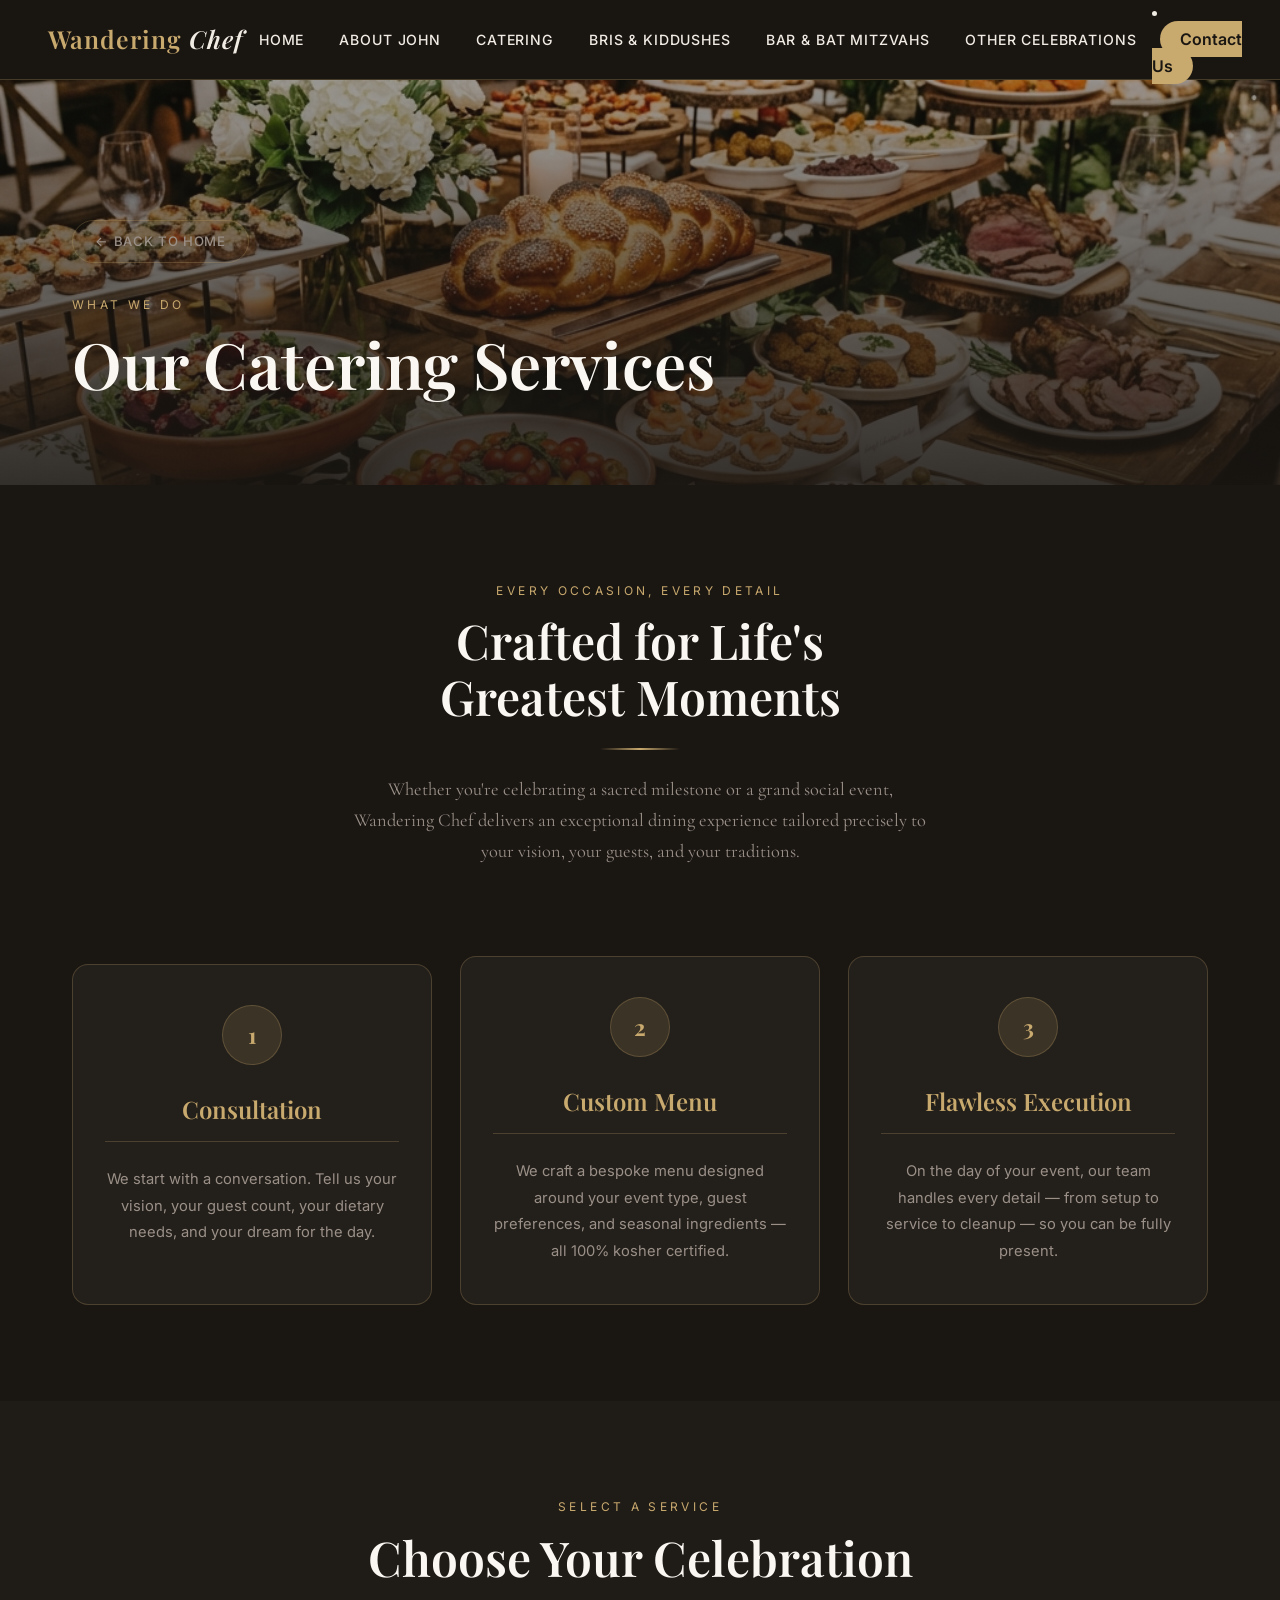
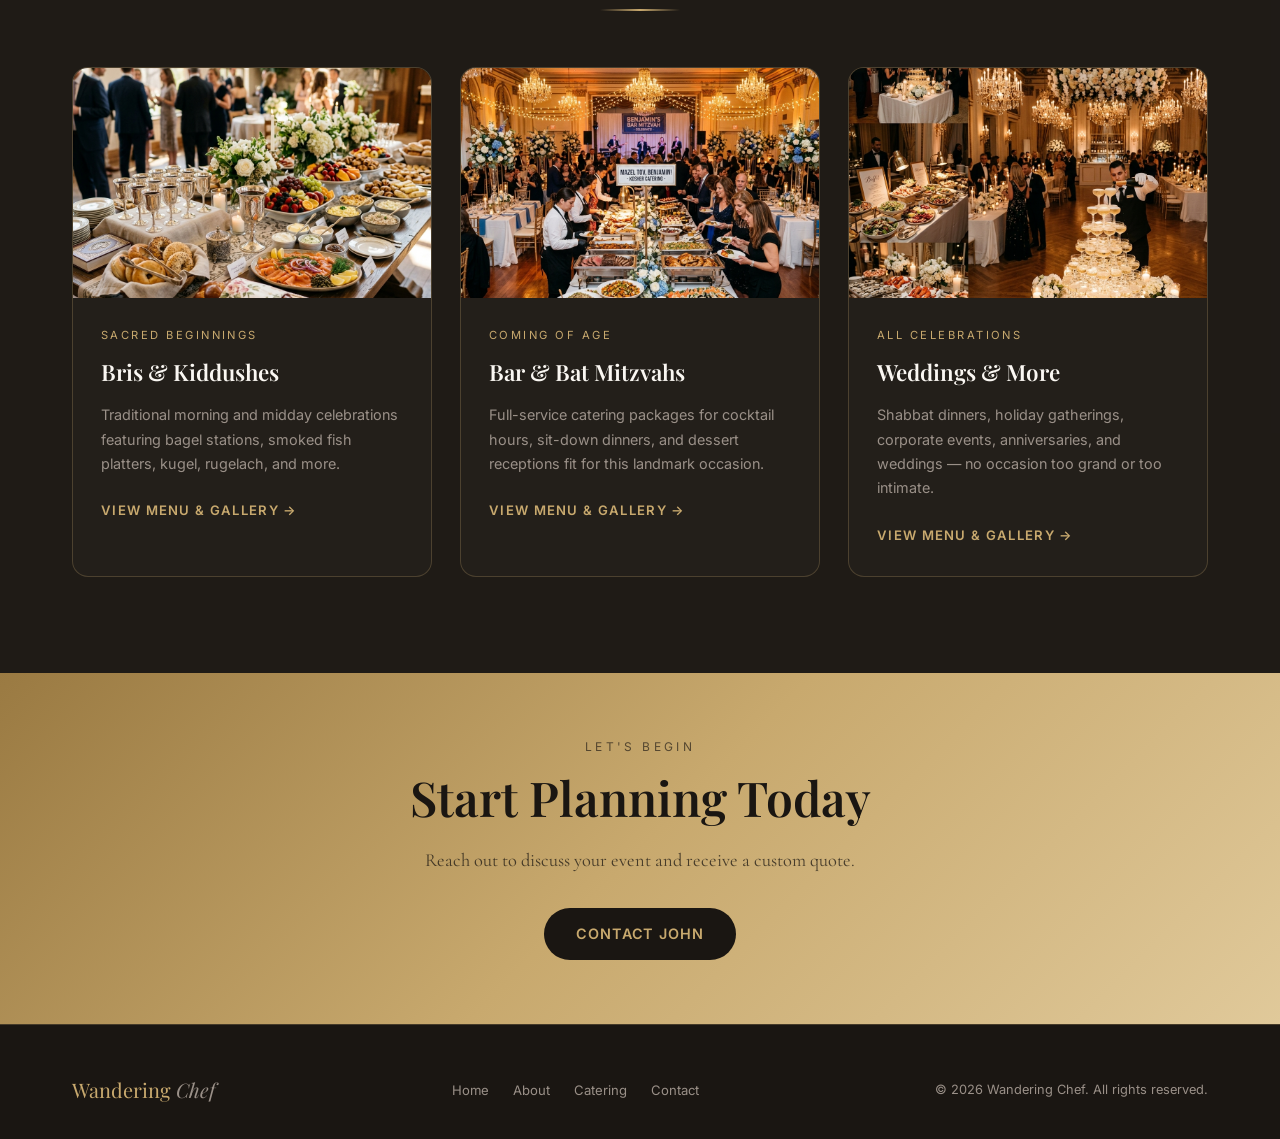
==== catering.html @ 14322ee6 "Initial commit" ====
<!DOCTYPE html>
<html lang="en">
<head>
  <meta charset="UTF-8" />
  <meta name="viewport" content="width=device-width, initial-scale=1.0" />
  <title>Catering Services — Wandering Chef</title>
  <meta name="description" content="Wandering Chef offers premium kosher catering for Bris, Kiddush, Bar Mitzvahs, Bat Mitzvahs, Weddings, and more. Explore all services by John Caplan." />
  <link rel="preconnect" href="https://fonts.googleapis.com" />
  <link rel="preconnect" href="https://fonts.gstatic.com" crossorigin />
  <link href="https://fonts.googleapis.com/css2?family=Playfair+Display:ital,wght@0,400;0,500;0,600;0,700;1,400;1,600&family=Inter:wght@300;400;500;600&family=Cormorant+Garamond:ital,wght@0,300;0,400;0,500;0,600;1,400;1,600&display=swap" rel="stylesheet" />
  <link rel="stylesheet" href="styles.css" />
</head>
<body>

  <!-- NAVIGATION -->
  <nav class="navbar" id="navbar" role="navigation" aria-label="Main navigation">
    <a class="nav-brand" href="index.html" id="nav-logo">Wandering <span>Chef</span></a>
    <div class="hamburger" id="hamburger" aria-label="Toggle menu">
      <span></span><span></span><span></span>
    </div>
    <ul class="nav-links" id="nav-links">
      <li><a href="index.html" id="nav-home">Home</a></li>
      <li><a href="bio.html" id="nav-bio">About John</a></li>
      <li><a href="catering.html" id="nav-catering">Catering</a></li>
          <li><a href="bris-kiddush.html">Bris &amp; Kiddushes</a></li>
          <li><a href="bar-mitzvah.html">Bar &amp; Bat Mitzvahs</a></li>
          <li><a href="other-events.html">Other Celebrations</a></li>
        </ul>
      </li>
      <li><a href="contact.html" class="nav-contact-btn" id="nav-contact">Contact Us</a></li>
    </ul>
  </nav>

  <div class="page-content">
    <!-- PAGE HERO -->
    <header class="page-hero" id="page-hero">
      <div class="page-hero-bg" style="background-image: url('hero_catering.png');"></div>
      <div class="page-hero-overlay"></div>
      <div class="page-hero-content container">
        <a href="index.html" class="btn-back" id="back-home">← Back to Home</a>
        <span class="section-label">What We Do</span>
        <h1 class="section-title" style="font-size: clamp(2.2rem,5vw,4rem);">Our Catering Services</h1>
      </div>
    </header>

    <!-- OVERVIEW TEXT -->
    <section id="catering-overview">
      <div class="container">
        <div class="text-center fade-in" style="max-width:700px; margin:0 auto;">
          <span class="section-label">Every Occasion, Every Detail</span>
          <h2 class="section-title">Crafted for Life's<br>Greatest Moments</h2>
          <div class="divider center"></div>
          <p class="section-subtitle">Whether you're celebrating a sacred milestone or a grand social event, Wandering Chef delivers an exceptional dining experience tailored precisely to your vision, your guests, and your traditions.</p>
        </div>

        <!-- HOW IT WORKS -->
        <div class="services-grid" style="margin-top:4rem;">
          <div class="menu-section fade-in" style="border-radius:16px; text-align:center; padding:2.5rem 2rem;">
            <div style="width:60px;height:60px;background:rgba(200,169,110,0.15);border:1px solid var(--border);border-radius:50%;display:flex;align-items:center;justify-content:center;margin:0 auto 1.5rem;font-family:'Playfair Display',serif;font-size:1.4rem;color:var(--gold);font-weight:700;">1</div>
            <h3 class="menu-section-title" style="text-align:center;">Consultation</h3>
            <p style="color:var(--text-muted);font-size:0.92rem;line-height:1.8;">We start with a conversation. Tell us your vision, your guest count, your dietary needs, and your dream for the day.</p>
          </div>
          <div class="menu-section fade-in fade-in-delay-1" style="border-radius:16px; text-align:center; padding:2.5rem 2rem;">
            <div style="width:60px;height:60px;background:rgba(200,169,110,0.15);border:1px solid var(--border);border-radius:50%;display:flex;align-items:center;justify-content:center;margin:0 auto 1.5rem;font-family:'Playfair Display',serif;font-size:1.4rem;color:var(--gold);font-weight:700;">2</div>
            <h3 class="menu-section-title" style="text-align:center;">Custom Menu</h3>
            <p style="color:var(--text-muted);font-size:0.92rem;line-height:1.8;">We craft a bespoke menu designed around your event type, guest preferences, and seasonal ingredients — all 100% kosher certified.</p>
          </div>
          <div class="menu-section fade-in fade-in-delay-2" style="border-radius:16px; text-align:center; padding:2.5rem 2rem;">
            <div style="width:60px;height:60px;background:rgba(200,169,110,0.15);border:1px solid var(--border);border-radius:50%;display:flex;align-items:center;justify-content:center;margin:0 auto 1.5rem;font-family:'Playfair Display',serif;font-size:1.4rem;color:var(--gold);font-weight:700;">3</div>
            <h3 class="menu-section-title" style="text-align:center;">Flawless Execution</h3>
            <p style="color:var(--text-muted);font-size:0.92rem;line-height:1.8;">On the day of your event, our team handles every detail — from setup to service to cleanup — so you can be fully present.</p>
          </div>
        </div>
      </div>
    </section>

    <!-- SERVICE CARDS -->
    <section id="catering-services" style="background:rgba(35,31,26,0.6);">
      <div class="container">
        <div class="text-center fade-in">
          <span class="section-label">Select a Service</span>
          <h2 class="section-title">Choose Your Celebration</h2>
          <div class="divider center"></div>
        </div>

        <div class="services-grid">
          <a href="bris-kiddush.html" class="service-card fade-in fade-in-delay-1" id="catering-card-bris">
            <div class="service-card-image-wrap">
              <img class="service-card-image" src="bris_kiddush.png" alt="Bris and Kiddush Catering" loading="lazy" />
            </div>
            <div class="service-card-body">
              <span class="service-card-tag">Sacred Beginnings</span>
              <h3 class="service-card-title">Bris &amp; Kiddushes</h3>
              <p class="service-card-desc">Traditional morning and midday celebrations featuring bagel stations, smoked fish platters, kugel, rugelach, and more.</p>
              <span class="service-card-link">View Menu &amp; Gallery →</span>
            </div>
          </a>

          <a href="bar-mitzvah.html" class="service-card fade-in fade-in-delay-2" id="catering-card-bm">
            <div class="service-card-image-wrap">
              <img class="service-card-image" src="bar_mitzvah.png" alt="Bar and Bat Mitzvah Catering" loading="lazy" />
            </div>
            <div class="service-card-body">
              <span class="service-card-tag">Coming of Age</span>
              <h3 class="service-card-title">Bar &amp; Bat Mitzvahs</h3>
              <p class="service-card-desc">Full-service catering packages for cocktail hours, sit-down dinners, and dessert receptions fit for this landmark occasion.</p>
              <span class="service-card-link">View Menu &amp; Gallery →</span>
            </div>
          </a>

          <a href="other-events.html" class="service-card fade-in fade-in-delay-3" id="catering-card-other">
            <div class="service-card-image-wrap">
              <img class="service-card-image" src="wedding_catering.png" alt="Wedding and other event catering" loading="lazy" />
            </div>
            <div class="service-card-body">
              <span class="service-card-tag">All Celebrations</span>
              <h3 class="service-card-title">Weddings &amp; More</h3>
              <p class="service-card-desc">Shabbat dinners, holiday gatherings, corporate events, anniversaries, and weddings — no occasion too grand or too intimate.</p>
              <span class="service-card-link">View Menu &amp; Gallery →</span>
            </div>
          </a>
        </div>
      </div>
    </section>

    <!-- CTA BAND -->
    <section class="highlight-band" id="catering-cta">
      <div class="container text-center fade-in">
        <span class="section-label" style="color:rgba(26,22,18,0.65);">Let's Begin</span>
        <h2 class="section-title">Start Planning Today</h2>
        <p class="section-subtitle" style="margin:1rem auto 2rem;">Reach out to discuss your event and receive a custom quote.</p>
        <a href="contact.html" class="btn btn-primary" id="catering-cta-btn">Contact John</a>
      </div>
    </section>

    <!-- FOOTER -->
    <footer class="footer" id="footer">
      <div class="container">
        <div class="footer-inner">
          <div class="footer-brand">Wandering <span>Chef</span></div>
          <nav class="footer-links">
            <a href="index.html">Home</a>
            <a href="bio.html">About</a>
            <a href="catering.html">Catering</a>
            <a href="contact.html">Contact</a>
          </nav>
          <p class="footer-copy">&copy; 2026 Wandering Chef. All rights reserved.</p>
        </div>
      </div>
    </footer>
  </div>

  <!-- Scroll Up Button -->
  <button id="scrollUpBtn" aria-label="Scroll to top">
    <svg viewBox="0 0 24 24" xmlns="http://www.w3.org/2000/svg">
      <path d="M7.41 15.41L12 10.83l4.59 4.58L18 14l-6-6-6 6z"/>
    </svg>
  </button>
  <script src="main.js"></script>
</body>
</html>
---- styles.css ----
/* ==========================================
   WANDERING CHEF — Global Styles
   ========================================== */

@import url('https://fonts.googleapis.com/css2?family=Playfair+Display:ital,wght@0,400;0,500;0,600;0,700;1,400;1,600&family=Inter:wght@300;400;500;600&family=Cormorant+Garamond:ital,wght@0,300;0,400;0,500;0,600;1,400;1,600&display=swap');

/* ---- CSS Variables ---- */
:root {
  --gold: #c8a96e;
  --gold-light: #e0c99a;
  --gold-dark: #9a7a42;
  --cream: #faf7f2;
  --dark: #1a1612;
  --dark-mid: #2d2520;
  --dark-card: #231f1a;
  --text-main: #f0ebe3;
  --text-muted: #9a9088;
  --text-dark: #2d2520;
  --border: rgba(200, 169, 110, 0.25);
  --nav-height: 80px;
  --transition: 0.35s cubic-bezier(0.4, 0, 0.2, 1);
}

/* ---- Reset & Base ---- */
*, *::before, *::after {
  box-sizing: border-box;
  margin: 0;
  padding: 0;
}

html {
  scroll-behavior: smooth;
  font-size: 16px;
}

body {
  font-family: 'Inter', sans-serif;
  background-color: var(--dark);
  color: var(--text-main);
  line-height: 1.7;
  overflow-x: hidden;
}

a {
  text-decoration: none;
  color: inherit;
}

img {
  display: block;
  max-width: 100%;
}

ul {
  list-style: none;
}

/* ==========================================
   NAVIGATION
   ========================================== */
.navbar {
  position: fixed;
  top: 0;
  left: 0;
  right: 0;
  z-index: 1000;
  height: var(--nav-height);
  display: flex;
  align-items: center;
  padding: 0 3rem;
  background: rgba(26, 22, 18, 0.85);
  backdrop-filter: blur(20px);
  -webkit-backdrop-filter: blur(20px);
  border-bottom: 1px solid var(--border);
  transition: background var(--transition), box-shadow var(--transition);
}

.navbar.scrolled {
  background: rgba(26, 22, 18, 0.97);
  box-shadow: 0 4px 40px rgba(0,0,0,0.4);
}

.nav-brand {
  font-family: 'Playfair Display', serif;
  font-size: 1.55rem;
  font-weight: 600;
  color: var(--gold);
  letter-spacing: 0.04em;
  white-space: nowrap;
  transition: color var(--transition), transform var(--transition);
  cursor: pointer;
  flex-shrink: 0;
}

.nav-brand:hover {
  color: var(--gold-light);
  transform: scale(1.03);
}

.nav-brand span {
  color: var(--text-main);
  font-style: italic;
}

.nav-links {
  display: flex;
  align-items: center;
  gap: 0.2rem;
  margin-left: auto;
}

.nav-links a,
.nav-links .dropdown-toggle {
  font-size: 0.88rem;
  font-weight: 500;
  letter-spacing: 0.06em;
  text-transform: uppercase;
  color: var(--text-main);
  padding: 0.5rem 1rem;
  border-radius: 4px;
  transition: color var(--transition), background var(--transition);
  cursor: pointer;
  white-space: nowrap;
}

.nav-links a:hover,
.nav-links .dropdown-toggle:hover {
  color: var(--gold);
  background: rgba(200, 169, 110, 0.08);
}

.nav-links a.active {
  color: var(--gold);
}

/* Dropdown */
.dropdown {
  position: relative;
}

.dropdown-toggle {
  display: flex;
  align-items: center;
  gap: 0.3rem;
  background: none;
  border: none;
  font-family: 'Inter', sans-serif;
}

.dropdown-toggle svg {
  width: 12px;
  height: 12px;
  transition: transform var(--transition);
}

.dropdown:hover .dropdown-toggle svg {
  transform: rotate(180deg);
}

.dropdown-menu {
  position: absolute;
  top: calc(100% + 0.5rem);
  right: 0;
  min-width: 210px;
  background: var(--dark-card);
  border: 1px solid var(--border);
  border-radius: 10px;
  padding: 0.5rem;
  opacity: 0;
  pointer-events: none;
  transform: translateY(-8px);
  transition: opacity var(--transition), transform var(--transition);
  box-shadow: 0 20px 60px rgba(0,0,0,0.5);
}

.dropdown:hover .dropdown-menu {
  opacity: 1;
  pointer-events: all;
  transform: translateY(0);
}

.dropdown-menu a {
  display: block;
  padding: 0.65rem 1rem;
  font-size: 0.85rem;
  color: var(--text-main);
  border-radius: 6px;
  transition: color var(--transition), background var(--transition), padding-left var(--transition);
}

.dropdown-menu a:hover {
  color: var(--gold);
  background: rgba(200, 169, 110, 0.1);
  padding-left: 1.4rem;
}

/* Contact button in nav */
.nav-contact-btn {
  margin-left: 0.5rem;
  padding: 0.5rem 1.25rem !important;
  background: var(--gold) !important;
  color: var(--dark) !important;
  border-radius: 50px !important;
  font-weight: 600 !important;
  transition: background var(--transition), transform var(--transition), box-shadow var(--transition) !important;
}

.nav-contact-btn:hover {
  background: var(--gold-light) !important;
  transform: translateY(-2px) !important;
  box-shadow: 0 6px 20px rgba(200, 169, 110, 0.4) !important;
  color: var(--dark) !important;
}

/* Hamburger */
.hamburger {
  display: none;
  flex-direction: column;
  gap: 5px;
  cursor: pointer;
  margin-left: auto;
  padding: 0.5rem;
}

.hamburger span {
  width: 24px;
  height: 2px;
  background: var(--text-main);
  border-radius: 2px;
  transition: all var(--transition);
}

/* ==========================================
   PAGE WRAPPER (push below navbar)
   ========================================== */
.page-content {
  padding-top: var(--nav-height);
  min-height: 100vh;
}

/* ==========================================
   HERO SECTION
   ========================================== */
.hero {
  position: relative;
  height: 100vh;
  min-height: 650px;
  display: flex;
  align-items: center;
  justify-content: center;
  overflow: hidden;
}

.hero-bg {
  position: absolute;
  inset: 0;
  background-image: url('hero_catering.png');
  background-size: cover;
  background-position: center;
  transform: scale(1.05);
  transition: transform 8s ease;
  animation: heroZoom 12s ease-in-out infinite alternate;
}

@keyframes heroZoom {
  from { transform: scale(1.0); }
  to { transform: scale(1.08); }
}

.hero-overlay {
  position: absolute;
  inset: 0;
  background: linear-gradient(
    135deg,
    rgba(26, 22, 18, 0.85) 0%,
    rgba(26, 22, 18, 0.55) 50%,
    rgba(26, 22, 18, 0.75) 100%
  );
}

.hero-content {
  position: relative;
  z-index: 2;
  text-align: center;
  padding: 2rem;
  max-width: 820px;
  animation: heroFadeUp 1.2s ease both;
}

@keyframes heroFadeUp {
  from { opacity: 0; transform: translateY(40px); }
  to { opacity: 1; transform: translateY(0); }
}

.hero-eyebrow {
  display: inline-block;
  font-size: 0.78rem;
  letter-spacing: 0.28em;
  text-transform: uppercase;
  color: var(--gold);
  margin-bottom: 1.2rem;
  opacity: 0;
  animation: heroFadeUp 1s ease 0.3s both;
}

.hero-title {
  font-family: 'Playfair Display', serif;
  font-size: clamp(3rem, 7vw, 6rem);
  font-weight: 700;
  line-height: 1.05;
  color: var(--cream);
  margin-bottom: 1.5rem;
  opacity: 0;
  animation: heroFadeUp 1s ease 0.5s both;
}

.hero-title em {
  color: var(--gold);
  font-style: italic;
}

.hero-subtitle {
  font-family: 'Cormorant Garamond', serif;
  font-size: clamp(1.1rem, 2.5vw, 1.5rem);
  font-weight: 400;
  color: rgba(240, 235, 227, 0.82);
  margin-bottom: 2.5rem;
  opacity: 0;
  animation: heroFadeUp 1s ease 0.7s both;
}

.hero-buttons {
  display: flex;
  gap: 1rem;
  justify-content: center;
  flex-wrap: wrap;
  opacity: 0;
  animation: heroFadeUp 1s ease 0.9s both;
}

/* ==========================================
   BUTTONS
   ========================================== */
.btn {
  display: inline-flex;
  align-items: center;
  gap: 0.5rem;
  padding: 0.85rem 2rem;
  border-radius: 50px;
  font-size: 0.9rem;
  font-weight: 600;
  letter-spacing: 0.06em;
  text-transform: uppercase;
  cursor: pointer;
  border: none;
  transition: all var(--transition);
}

.btn-primary {
  background: var(--gold);
  color: var(--dark);
}

.btn-primary:hover {
  background: var(--gold-light);
  transform: translateY(-3px);
  box-shadow: 0 10px 35px rgba(200, 169, 110, 0.45);
}

.btn-outline {
  background: transparent;
  color: var(--text-main);
  border: 1.5px solid rgba(200, 169, 110, 0.5);
}

.btn-outline:hover {
  border-color: var(--gold);
  color: var(--gold);
  transform: translateY(-3px);
  box-shadow: 0 10px 35px rgba(0,0,0,0.3);
}

.btn-back {
  display: inline-flex;
  align-items: center;
  gap: 0.5rem;
  padding: 0.6rem 1.4rem;
  border: 1.5px solid var(--border);
  border-radius: 50px;
  font-size: 0.82rem;
  font-weight: 500;
  letter-spacing: 0.05em;
  text-transform: uppercase;
  color: var(--text-muted);
  cursor: pointer;
  background: transparent;
  transition: all var(--transition);
  margin-bottom: 2rem;
}

.btn-back:hover {
  color: var(--gold);
  border-color: var(--gold);
  transform: translateX(-4px);
}

/* ==========================================
   SCROLL UP ARROW
   ========================================== */
#scrollUpBtn {
  position: fixed;
  bottom: 2.5rem;
  right: 2.5rem;
  z-index: 900;
  width: 52px;
  height: 52px;
  background: var(--gold);
  border: none;
  border-radius: 50%;
  display: flex;
  align-items: center;
  justify-content: center;
  cursor: pointer;
  opacity: 0;
  transform: translateY(20px);
  transition: opacity var(--transition), transform var(--transition), background var(--transition), box-shadow var(--transition);
  box-shadow: 0 6px 25px rgba(200, 169, 110, 0.4);
}

#scrollUpBtn.visible {
  opacity: 1;
  transform: translateY(0);
}

#scrollUpBtn:hover {
  background: var(--gold-light);
  box-shadow: 0 10px 35px rgba(200, 169, 110, 0.55);
  transform: translateY(-3px);
}

#scrollUpBtn svg {
  width: 20px;
  height: 20px;
  fill: var(--dark);
}

/* ==========================================
   SECTION BASE
   ========================================== */
section {
  padding: 6rem 0;
}

.container {
  max-width: 1200px;
  margin: 0 auto;
  padding: 0 2rem;
}

.section-label {
  font-size: 0.75rem;
  letter-spacing: 0.28em;
  text-transform: uppercase;
  color: var(--gold);
  display: block;
  margin-bottom: 0.75rem;
}

.section-title {
  font-family: 'Playfair Display', serif;
  font-size: clamp(2rem, 4vw, 3rem);
  font-weight: 600;
  line-height: 1.15;
  color: var(--cream);
  margin-bottom: 1.25rem;
}

.section-subtitle {
  font-family: 'Cormorant Garamond', serif;
  font-size: 1.15rem;
  color: var(--text-muted);
  max-width: 580px;
}

.text-center {
  text-align: center;
}

.text-center .section-subtitle {
  margin: 0 auto;
}

.divider {
  width: 60px;
  height: 2px;
  background: linear-gradient(90deg, var(--gold), transparent);
  margin: 1.5rem 0;
}

.divider.center {
  margin-left: auto;
  margin-right: auto;
  background: linear-gradient(90deg, transparent, var(--gold), transparent);
  width: 80px;
}

/* ==========================================
   SERVICES / CARDS GRID
   ========================================== */
.services-grid {
  display: grid;
  grid-template-columns: repeat(auto-fit, minmax(300px, 1fr));
  gap: 1.75rem;
  margin-top: 3.5rem;
}

.service-card {
  background: var(--dark-card);
  border: 1px solid var(--border);
  border-radius: 16px;
  overflow: hidden;
  cursor: pointer;
  transition: transform var(--transition), box-shadow var(--transition), border-color var(--transition);
  text-decoration: none;
  color: inherit;
  display: block;
}

.service-card:hover {
  transform: translateY(-8px);
  box-shadow: 0 25px 60px rgba(0,0,0,0.5);
  border-color: rgba(200, 169, 110, 0.5);
}

.service-card-image {
  width: 100%;
  height: 230px;
  object-fit: cover;
  transition: transform 0.6s ease;
}

.service-card:hover .service-card-image {
  transform: scale(1.04);
}

.service-card-image-wrap {
  overflow: hidden;
}

.service-card-body {
  padding: 1.75rem;
}

.service-card-tag {
  font-size: 0.7rem;
  letter-spacing: 0.22em;
  text-transform: uppercase;
  color: var(--gold);
  margin-bottom: 0.5rem;
  display: block;
}

.service-card-title {
  font-family: 'Playfair Display', serif;
  font-size: 1.4rem;
  font-weight: 600;
  color: var(--cream);
  margin-bottom: 0.75rem;
}

.service-card-desc {
  font-size: 0.9rem;
  color: var(--text-muted);
  line-height: 1.7;
  margin-bottom: 1.25rem;
}

.service-card-link {
  display: inline-flex;
  align-items: center;
  gap: 0.5rem;
  font-size: 0.82rem;
  font-weight: 600;
  letter-spacing: 0.1em;
  text-transform: uppercase;
  color: var(--gold);
  transition: gap var(--transition);
}

.service-card:hover .service-card-link {
  gap: 0.8rem;
}

/* ==========================================
   PHOTO GALLERY GRID
   ========================================== */
.gallery-grid {
  display: grid;
  grid-template-columns: repeat(auto-fill, minmax(280px, 1fr));
  gap: 1.25rem;
  margin-top: 3rem;
}

.gallery-item {
  border-radius: 12px;
  overflow: hidden;
  aspect-ratio: 4/3;
  cursor: pointer;
  position: relative;
  background: var(--dark-card);
}

.gallery-item img {
  width: 100%;
  height: 100%;
  object-fit: cover;
  transition: transform 0.6s ease;
}

.gallery-item:hover img {
  transform: scale(1.06);
}

.gallery-item-overlay {
  position: absolute;
  inset: 0;
  background: linear-gradient(to top, rgba(26,22,18,0.7) 0%, transparent 60%);
  opacity: 0;
  transition: opacity var(--transition);
  display: flex;
  align-items: flex-end;
  padding: 1.2rem;
}

.gallery-item:hover .gallery-item-overlay {
  opacity: 1;
}

.gallery-item-caption {
  font-family: 'Cormorant Garamond', serif;
  font-size: 1rem;
  color: var(--cream);
  font-style: italic;
}

/* ==========================================
   MENU LIST SECTION
   ========================================== */
.menu-section {
  background: var(--dark-card);
  border: 1px solid var(--border);
  border-radius: 16px;
  padding: 2.5rem;
  margin-top: 2rem;
}

.menu-section + .menu-section {
  margin-top: 1.5rem;
}

.menu-section-title {
  font-family: 'Playfair Display', serif;
  font-size: 1.5rem;
  font-weight: 600;
  color: var(--gold);
  margin-bottom: 1.5rem;
  padding-bottom: 0.75rem;
  border-bottom: 1px solid var(--border);
}

.menu-items {
  display: grid;
  grid-template-columns: repeat(auto-fill, minmax(240px, 1fr));
  gap: 0.5rem 2rem;
}

.menu-item {
  display: flex;
  align-items: flex-start;
  gap: 0.6rem;
  padding: 0.4rem 0;
  font-size: 0.92rem;
  color: var(--text-main);
}

.menu-item::before {
  content: '✦';
  color: var(--gold);
  font-size: 0.6rem;
  margin-top: 0.35rem;
  flex-shrink: 0;
}

/* ==========================================
   ABOUT / BIO SECTION
   ========================================== */
.bio-layout {
  display: grid;
  grid-template-columns: 1fr 1.4fr;
  gap: 5rem;
  align-items: center;
}

.bio-image-wrap {
  position: relative;
}

.bio-image-wrap::before {
  content: '';
  position: absolute;
  inset: -12px;
  border: 2px solid var(--border);
  border-radius: 20px;
  transform: rotate(-2deg);
  transition: transform var(--transition);
}

.bio-image-wrap:hover::before {
  transform: rotate(0deg);
}

.bio-image {
  width: 100%;
  aspect-ratio: 3/4;
  object-fit: cover;
  border-radius: 16px;
  position: relative;
  z-index: 1;
}

.bio-quote {
  font-family: 'Cormorant Garamond', serif;
  font-size: 1.4rem;
  font-style: italic;
  color: var(--gold-light);
  line-height: 1.5;
  margin: 1.5rem 0;
  padding-left: 1.5rem;
  border-left: 3px solid var(--gold);
}

.bio-text {
  font-size: 0.95rem;
  color: var(--text-muted);
  line-height: 1.9;
  margin-bottom: 1.25rem;
}

/* ==========================================
   CATERING PAGE HERO / INNER PAGES
   ========================================== */
.page-hero {
  position: relative;
  height: 45vh;
  min-height: 360px;
  display: flex;
  align-items: flex-end;
  padding-bottom: 4rem;
  overflow: hidden;
}

.page-hero-bg {
  position: absolute;
  inset: 0;
  background-size: cover;
  background-position: center;
  animation: heroZoom 10s ease-in-out infinite alternate;
}

.page-hero-overlay {
  position: absolute;
  inset: 0;
  background: linear-gradient(to bottom, rgba(26,22,18,0.4) 0%, rgba(26,22,18,0.88) 100%);
}

.page-hero-content {
  position: relative;
  z-index: 2;
  width: 100%;
}

/* ==========================================
   CONTACT SECTION
   ========================================== */
.contact-section {
  background: linear-gradient(135deg, var(--dark-card) 0%, rgba(35,31,26,0.5) 100%);
  border-top: 1px solid var(--border);
}

.contact-grid {
  display: grid;
  grid-template-columns: 1fr 1fr;
  gap: 5rem;
  align-items: start;
}

.contact-info-item {
  display: flex;
  align-items: flex-start;
  gap: 1.2rem;
  margin-bottom: 2rem;
}

.contact-icon {
  width: 50px;
  height: 50px;
  background: rgba(200, 169, 110, 0.12);
  border: 1px solid var(--border);
  border-radius: 12px;
  display: flex;
  align-items: center;
  justify-content: center;
  flex-shrink: 0;
  transition: background var(--transition), border-color var(--transition);
}

.contact-info-item:hover .contact-icon {
  background: rgba(200, 169, 110, 0.2);
  border-color: rgba(200, 169, 110, 0.5);
}

.contact-icon svg {
  width: 22px;
  height: 22px;
  fill: var(--gold);
}

.contact-info-label {
  font-size: 0.72rem;
  letter-spacing: 0.18em;
  text-transform: uppercase;
  color: var(--gold);
  margin-bottom: 0.3rem;
  display: block;
}

.contact-info-value {
  font-size: 1rem;
  color: var(--text-main);
  font-weight: 500;
}

.contact-info-value a {
  color: var(--text-main);
  transition: color var(--transition);
}

.contact-info-value a:hover {
  color: var(--gold);
}

/* Contact form */
.contact-form {
  display: flex;
  flex-direction: column;
  gap: 1.1rem;
}

.form-group {
  display: flex;
  flex-direction: column;
  gap: 0.4rem;
}

.form-group label {
  font-size: 0.8rem;
  letter-spacing: 0.1em;
  text-transform: uppercase;
  color: var(--text-muted);
}

.form-group input,
.form-group textarea,
.form-group select {
  background: rgba(255,255,255,0.04);
  border: 1px solid var(--border);
  border-radius: 8px;
  padding: 0.8rem 1rem;
  color: var(--text-main);
  font-family: 'Inter', sans-serif;
  font-size: 0.95rem;
  transition: border-color var(--transition), background var(--transition);
  outline: none;
  width: 100%;
}

.form-group input:focus,
.form-group textarea:focus,
.form-group select:focus {
  border-color: rgba(200, 169, 110, 0.55);
  background: rgba(255,255,255,0.07);
}

.form-group textarea {
  min-height: 130px;
  resize: vertical;
}

.form-group select option {
  background: var(--dark-card);
  color: var(--text-main);
}

/* ==========================================
   STATS / NUMBERS
   ========================================== */
.stats-grid {
  display: grid;
  grid-template-columns: repeat(3, 1fr);
  gap: 2rem;
  margin-top: 4rem;
  padding-top: 3rem;
  border-top: 1px solid var(--border);
}

.stat-item {
  text-align: center;
}

.stat-number {
  font-family: 'Playfair Display', serif;
  font-size: 3rem;
  font-weight: 700;
  color: var(--gold);
  line-height: 1;
  margin-bottom: 0.5rem;
}

.stat-label {
  font-size: 0.82rem;
  letter-spacing: 0.12em;
  text-transform: uppercase;
  color: var(--text-muted);
}

/* ==========================================
   FOOTER
   ========================================== */
.footer {
  background: var(--dark);
  border-top: 1px solid var(--border);
  padding: 3rem 0 2rem;
}

.footer-inner {
  display: flex;
  align-items: center;
  justify-content: space-between;
  flex-wrap: wrap;
  gap: 1.5rem;
}

.footer-brand {
  font-family: 'Playfair Display', serif;
  font-size: 1.25rem;
  color: var(--gold);
}

.footer-brand span {
  color: var(--text-muted);
  font-style: italic;
}

.footer-copy {
  font-size: 0.8rem;
  color: var(--text-muted);
}

.footer-links {
  display: flex;
  gap: 1.5rem;
}

.footer-links a {
  font-size: 0.82rem;
  color: var(--text-muted);
  transition: color var(--transition);
}

.footer-links a:hover {
  color: var(--gold);
}

/* ==========================================
   FADE-IN ON SCROLL ANIMATIONS
   ========================================== */
.fade-in {
  opacity: 0;
  transform: translateY(30px);
  transition: opacity 0.7s ease, transform 0.7s ease;
}

.fade-in.visible {
  opacity: 1;
  transform: translateY(0);
}

.fade-in-delay-1 { transition-delay: 0.1s; }
.fade-in-delay-2 { transition-delay: 0.2s; }
.fade-in-delay-3 { transition-delay: 0.3s; }
.fade-in-delay-4 { transition-delay: 0.4s; }

/* ==========================================
   HIGHLIGHT BAND
   ========================================== */
.highlight-band {
  background: linear-gradient(135deg, var(--gold-dark), var(--gold), var(--gold-light));
  padding: 4rem 0;
  text-align: center;
}

.highlight-band .section-title {
  color: var(--dark);
}

.highlight-band .section-subtitle {
  color: rgba(26,22,18,0.75);
}

.highlight-band .btn-primary {
  background: var(--dark);
  color: var(--gold);
}

.highlight-band .btn-primary:hover {
  background: var(--dark-mid);
}

/* ==========================================
   LIGHTBOX
   ========================================== */
.lightbox {
  position: fixed;
  inset: 0;
  z-index: 9999;
  background: rgba(0,0,0,0.92);
  display: flex;
  align-items: center;
  justify-content: center;
  opacity: 0;
  pointer-events: none;
  transition: opacity 0.3s ease;
  backdrop-filter: blur(8px);
}

.lightbox.open {
  opacity: 1;
  pointer-events: all;
}

.lightbox img {
  max-width: 90vw;
  max-height: 88vh;
  object-fit: contain;
  border-radius: 10px;
  box-shadow: 0 30px 80px rgba(0,0,0,0.7);
  transform: scale(0.9);
  transition: transform 0.3s ease;
}

.lightbox.open img {
  transform: scale(1);
}

.lightbox-close {
  position: absolute;
  top: 1.5rem;
  right: 1.5rem;
  width: 44px;
  height: 44px;
  border-radius: 50%;
  background: rgba(255,255,255,0.1);
  border: 1px solid rgba(255,255,255,0.2);
  color: white;
  font-size: 1.3rem;
  display: flex;
  align-items: center;
  justify-content: center;
  cursor: pointer;
  transition: background var(--transition);
}

.lightbox-close:hover {
  background: rgba(255,255,255,0.2);
}

/* ==========================================
   RESPONSIVE
   ========================================== */
@media (max-width: 900px) {
  .navbar {
    padding: 0 1.5rem;
  }

  .nav-links {
    position: fixed;
    top: var(--nav-height);
    left: 0;
    right: 0;
    background: rgba(26,22,18,0.98);
    flex-direction: column;
    padding: 1.5rem;
    gap: 0.5rem;
    transform: translateY(-110%);
    transition: transform var(--transition);
    border-bottom: 1px solid var(--border);
  }

  .nav-links.open {
    transform: translateY(0);
  }

  .dropdown-menu {
    position: static;
    opacity: 1;
    pointer-events: all;
    transform: none;
    box-shadow: none;
    background: rgba(255,255,255,0.04);
    border: none;
    padding-left: 1rem;
    display: none;
  }

  .dropdown.open .dropdown-menu {
    display: block;
  }

  .hamburger {
    display: flex;
  }

  .bio-layout {
    grid-template-columns: 1fr;
    gap: 3rem;
  }

  .contact-grid {
    grid-template-columns: 1fr;
    gap: 3rem;
  }

  .stats-grid {
    grid-template-columns: 1fr;
  }

  .services-grid {
    grid-template-columns: 1fr;
  }

  section {
    padding: 4rem 0;
  }
}

@media (max-width: 600px) {
  .hero-title {
    font-size: 2.5rem;
  }

  #scrollUpBtn {
    bottom: 1.5rem;
    right: 1.5rem;
    width: 44px;
    height: 44px;
  }

  .menu-items {
    grid-template-columns: 1fr;
  }
}
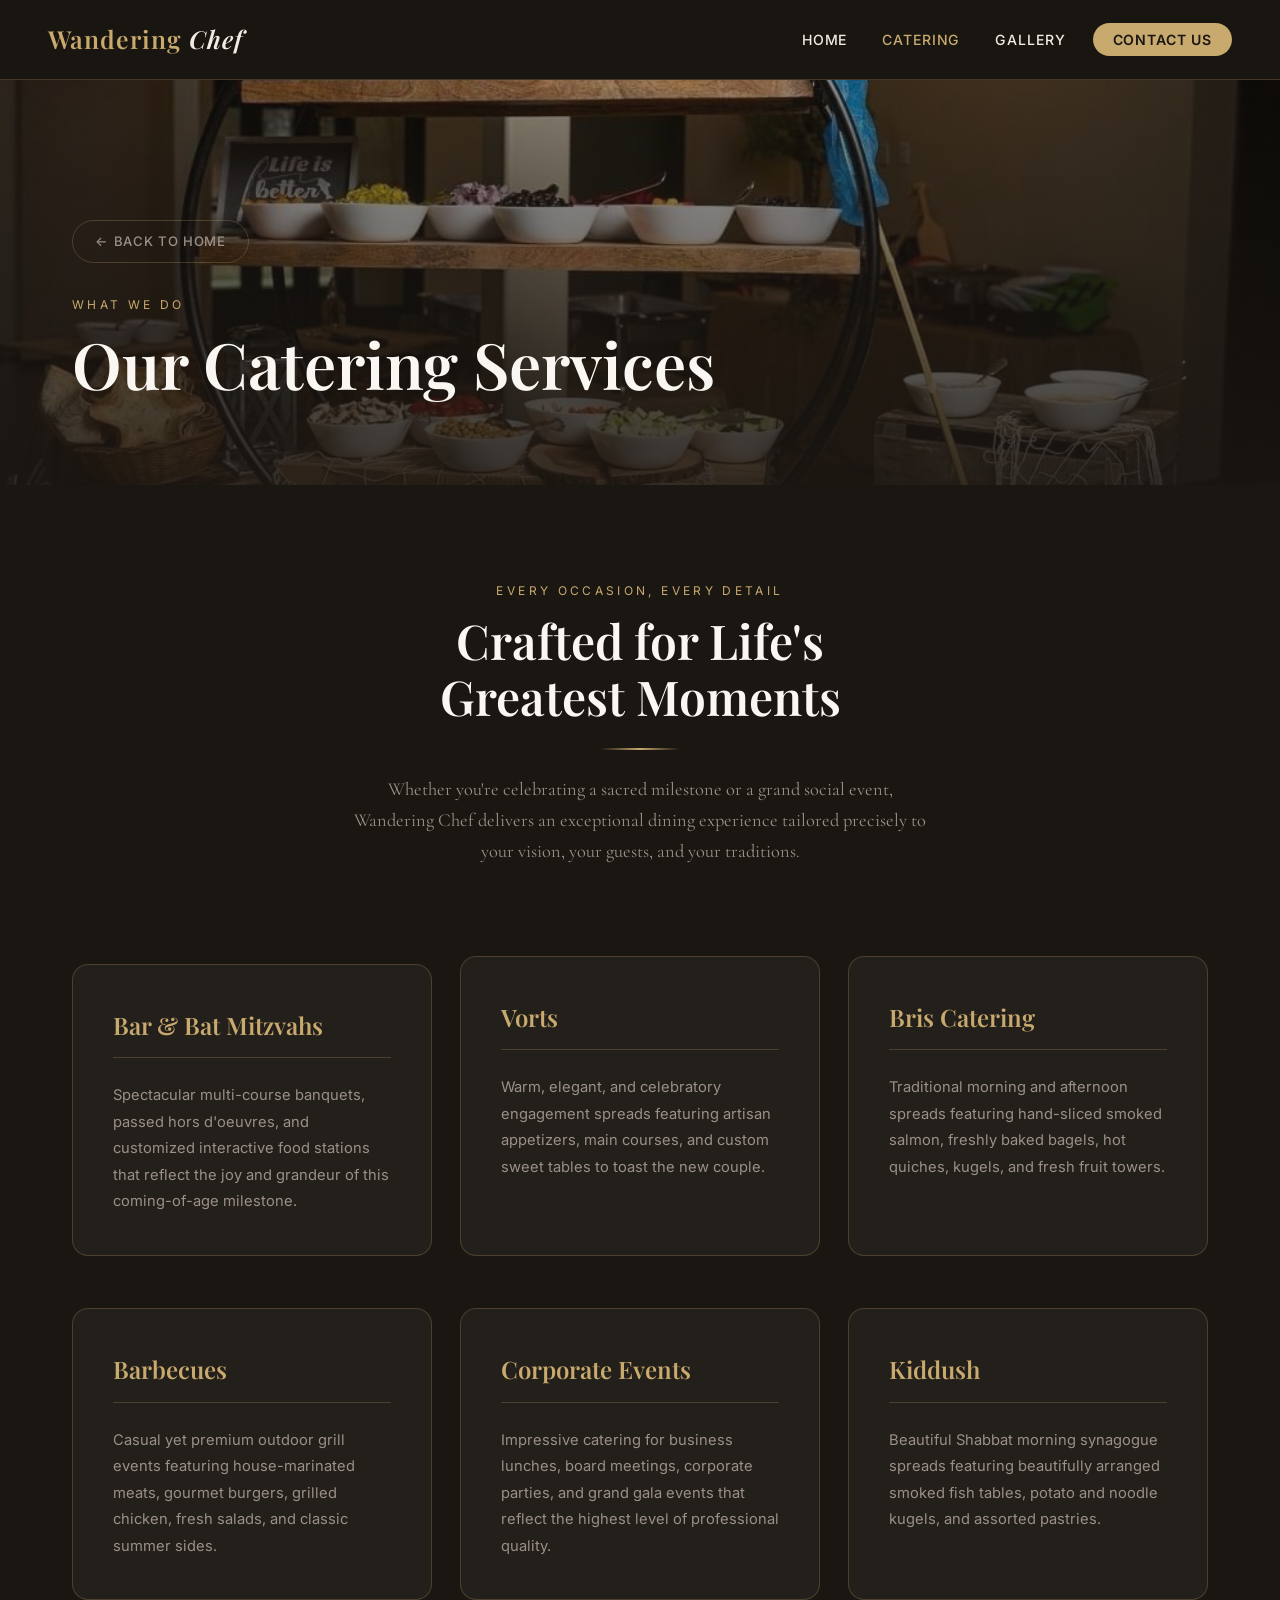
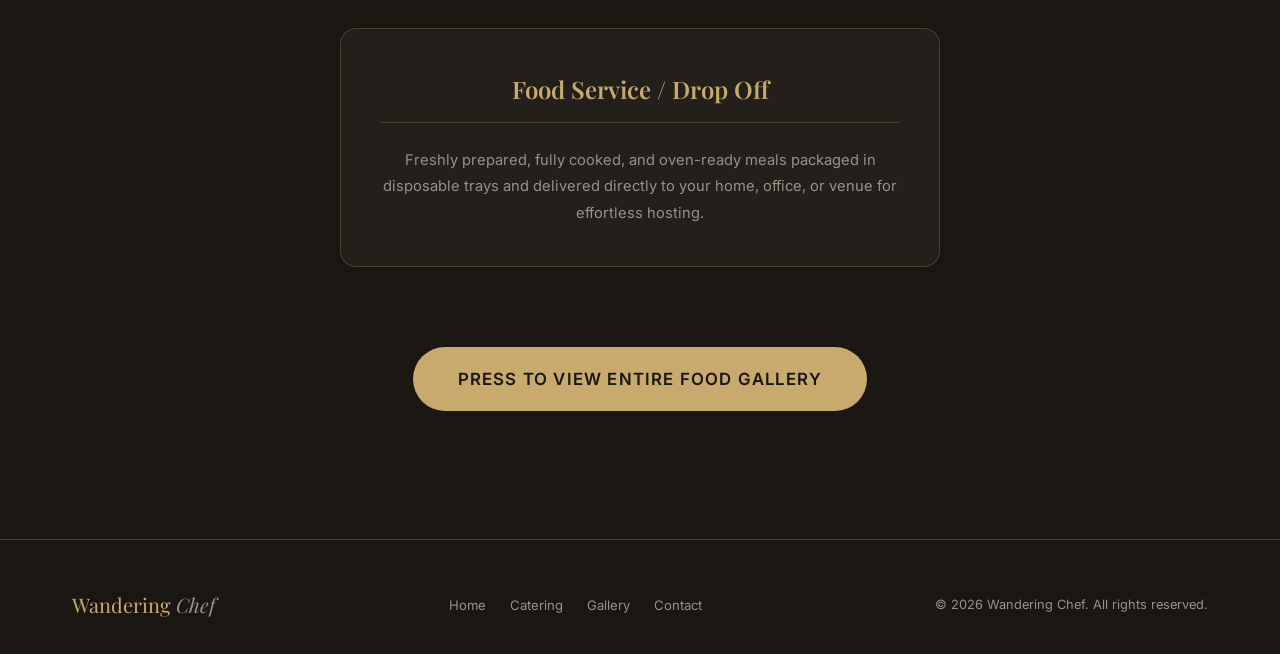
==== commit aa206311: "Refactor layout, spelling, navigation and gallery updates" ====
--- a/catering.html
+++ b/catering.html
@@ -4,7 +4,7 @@
   <meta charset="UTF-8" />
   <meta name="viewport" content="width=device-width, initial-scale=1.0" />
   <title>Catering Services — Wandering Chef</title>
-  <meta name="description" content="Wandering Chef offers premium kosher catering for Bris, Kiddush, Bar Mitzvahs, Bat Mitzvahs, Weddings, and more. Explore all services by John Caplan." />
+  <meta name="description" content="Wandering Chef offers premium kosher catering for Bar Mitzvahs, Vorts, Bris, Barbecues, corporate events, Kiddushes, and Food Drop-Off services." />
   <link rel="preconnect" href="https://fonts.googleapis.com" />
   <link rel="preconnect" href="https://fonts.gstatic.com" crossorigin />
   <link href="https://fonts.googleapis.com/css2?family=Playfair+Display:ital,wght@0,400;0,500;0,600;0,700;1,400;1,600&family=Inter:wght@300;400;500;600&family=Cormorant+Garamond:ital,wght@0,300;0,400;0,500;0,600;1,400;1,600&display=swap" rel="stylesheet" />
@@ -20,21 +20,20 @@
     </div>
     <ul class="nav-links" id="nav-links">
       <li><a href="index.html" id="nav-home">Home</a></li>
-      <li><a href="bio.html" id="nav-bio">About John</a></li>
-      <li><a href="catering.html" id="nav-catering">Catering</a></li>
-          <li><a href="bris-kiddush.html">Bris &amp; Kiddushes</a></li>
-          <li><a href="bar-mitzvah.html">Bar &amp; Bat Mitzvahs</a></li>
-          <li><a href="other-events.html">Other Celebrations</a></li>
-        </ul>
-      </li>
+      <li><a href="catering.html" class="active" id="nav-catering">Catering</a></li>
+      <li><a href="gallery.html" id="nav-gallery">Gallery</a></li>
       <li><a href="contact.html" class="nav-contact-btn" id="nav-contact">Contact Us</a></li>
     </ul>
   </nav>
 
   <div class="page-content">
-    <!-- PAGE HERO -->
+    <!-- PAGE HERO SLIDESHOW -->
     <header class="page-hero" id="page-hero">
-      <div class="page-hero-bg" style="background-image: url('hero_catering.png');"></div>
+      <div class="page-hero-bg" id="hero-slide-1" style="background-image: url('bar_mitzvah.png'); opacity: 1; transition: opacity 1.5s ease-in-out;"></div>
+      <div class="page-hero-bg" id="hero-slide-2" style="background-image: url('bris_catering.png'); opacity: 0; transition: opacity 1.5s ease-in-out;"></div>
+      <div class="page-hero-bg" id="hero-slide-3" style="background-image: url('wedding_catering.png'); opacity: 0; transition: opacity 1.5s ease-in-out;"></div>
+      <div class="page-hero-bg" id="hero-slide-4" style="background-image: url('kiddush_slide1.png'); opacity: 0; transition: opacity 1.5s ease-in-out;"></div>
+      <div class="page-hero-bg" id="hero-slide-5" style="background-image: url('kiddush_slide2.png'); opacity: 0; transition: opacity 1.5s ease-in-out;"></div>
       <div class="page-hero-overlay"></div>
       <div class="page-hero-content container">
         <a href="index.html" class="btn-back" id="back-home">← Back to Home</a>
@@ -53,83 +52,48 @@
           <p class="section-subtitle">Whether you're celebrating a sacred milestone or a grand social event, Wandering Chef delivers an exceptional dining experience tailored precisely to your vision, your guests, and your traditions.</p>
         </div>
 
-        <!-- HOW IT WORKS -->
+        <!-- CATERING SERVICES LIST -->
         <div class="services-grid" style="margin-top:4rem;">
-          <div class="menu-section fade-in" style="border-radius:16px; text-align:center; padding:2.5rem 2rem;">
-            <div style="width:60px;height:60px;background:rgba(200,169,110,0.15);border:1px solid var(--border);border-radius:50%;display:flex;align-items:center;justify-content:center;margin:0 auto 1.5rem;font-family:'Playfair Display',serif;font-size:1.4rem;color:var(--gold);font-weight:700;">1</div>
-            <h3 class="menu-section-title" style="text-align:center;">Consultation</h3>
-            <p style="color:var(--text-muted);font-size:0.92rem;line-height:1.8;">We start with a conversation. Tell us your vision, your guest count, your dietary needs, and your dream for the day.</p>
+          <div class="menu-section fade-in" id="bar-mitzvah" style="border-radius:16px;">
+            <h3 class="menu-section-title">Bar &amp; Bat Mitzvahs</h3>
+            <p style="color:var(--text-muted);font-size:0.92rem;line-height:1.8;">Spectacular multi-course banquets, passed hors d'oeuvres, and customized interactive food stations that reflect the joy and grandeur of this coming-of-age milestone.</p>
           </div>
-          <div class="menu-section fade-in fade-in-delay-1" style="border-radius:16px; text-align:center; padding:2.5rem 2rem;">
-            <div style="width:60px;height:60px;background:rgba(200,169,110,0.15);border:1px solid var(--border);border-radius:50%;display:flex;align-items:center;justify-content:center;margin:0 auto 1.5rem;font-family:'Playfair Display',serif;font-size:1.4rem;color:var(--gold);font-weight:700;">2</div>
-            <h3 class="menu-section-title" style="text-align:center;">Custom Menu</h3>
-            <p style="color:var(--text-muted);font-size:0.92rem;line-height:1.8;">We craft a bespoke menu designed around your event type, guest preferences, and seasonal ingredients — all 100% kosher certified.</p>
+          
+          <div class="menu-section fade-in fade-in-delay-1" id="vorts" style="border-radius:16px;">
+            <h3 class="menu-section-title">Vorts</h3>
+            <p style="color:var(--text-muted);font-size:0.92rem;line-height:1.8;">Warm, elegant, and celebratory engagement spreads featuring artisan appetizers, main courses, and custom sweet tables to toast the new couple.</p>
           </div>
-          <div class="menu-section fade-in fade-in-delay-2" style="border-radius:16px; text-align:center; padding:2.5rem 2rem;">
-            <div style="width:60px;height:60px;background:rgba(200,169,110,0.15);border:1px solid var(--border);border-radius:50%;display:flex;align-items:center;justify-content:center;margin:0 auto 1.5rem;font-family:'Playfair Display',serif;font-size:1.4rem;color:var(--gold);font-weight:700;">3</div>
-            <h3 class="menu-section-title" style="text-align:center;">Flawless Execution</h3>
-            <p style="color:var(--text-muted);font-size:0.92rem;line-height:1.8;">On the day of your event, our team handles every detail — from setup to service to cleanup — so you can be fully present.</p>
+
+          <div class="menu-section fade-in fade-in-delay-2" id="bris" style="border-radius:16px;">
+            <h3 class="menu-section-title">Bris Catering</h3>
+            <p style="color:var(--text-muted);font-size:0.92rem;line-height:1.8;">Traditional morning and afternoon spreads featuring hand-sliced smoked salmon, freshly baked bagels, hot quiches, kugels, and fresh fruit towers.</p>
+          </div>
+
+          <div class="menu-section fade-in" id="bbq" style="border-radius:16px;">
+            <h3 class="menu-section-title">Barbecues</h3>
+            <p style="color:var(--text-muted);font-size:0.92rem;line-height:1.8;">Casual yet premium outdoor grill events featuring house-marinated meats, gourmet burgers, grilled chicken, fresh salads, and classic summer sides.</p>
+          </div>
+
+          <div class="menu-section fade-in fade-in-delay-1" id="corporate" style="border-radius:16px;">
+            <h3 class="menu-section-title">Corporate Events</h3>
+            <p style="color:var(--text-muted);font-size:0.92rem;line-height:1.8;">Impressive catering for business lunches, board meetings, corporate parties, and grand gala events that reflect the highest level of professional quality.</p>
+          </div>
+
+          <div class="menu-section fade-in fade-in-delay-2" id="kiddush" style="border-radius:16px;">
+            <h3 class="menu-section-title">Kiddush</h3>
+            <p style="color:var(--text-muted);font-size:0.92rem;line-height:1.8;">Beautiful Shabbat morning synagogue spreads featuring beautifully arranged smoked fish tables, potato and noodle kugels, and assorted pastries.</p>
+          </div>
+
+          <div class="menu-section fade-in fade-in-delay-3" id="drop-off" style="border-radius:16px; grid-column: 1 / -1; max-width: 600px; margin: 0 auto; text-align: center;">
+            <h3 class="menu-section-title" style="text-align: center;">Food Service / Drop Off</h3>
+            <p style="color:var(--text-muted);font-size:0.92rem;line-height:1.8;">Freshly prepared, fully cooked, and oven-ready meals packaged in disposable trays and delivered directly to your home, office, or venue for effortless hosting.</p>
           </div>
         </div>
-      </div>
-    </section>
 
-    <!-- SERVICE CARDS -->
-    <section id="catering-services" style="background:rgba(35,31,26,0.6);">
-      <div class="container">
-        <div class="text-center fade-in">
-          <span class="section-label">Select a Service</span>
-          <h2 class="section-title">Choose Your Celebration</h2>
-          <div class="divider center"></div>
+        <!-- VIEW ENTIRE FOOD GALLERY BUTTON -->
+        <div class="text-center fade-in" style="margin-top: 5rem; margin-bottom: 2rem;">
+          <a href="gallery.html" class="btn btn-primary" style="padding: 1.1rem 2.8rem; font-size: 1.05rem; letter-spacing: 1.2px;">Press to view entire food gallery</a>
         </div>
-
-        <div class="services-grid">
-          <a href="bris-kiddush.html" class="service-card fade-in fade-in-delay-1" id="catering-card-bris">
-            <div class="service-card-image-wrap">
-              <img class="service-card-image" src="bris_kiddush.png" alt="Bris and Kiddush Catering" loading="lazy" />
-            </div>
-            <div class="service-card-body">
-              <span class="service-card-tag">Sacred Beginnings</span>
-              <h3 class="service-card-title">Bris &amp; Kiddushes</h3>
-              <p class="service-card-desc">Traditional morning and midday celebrations featuring bagel stations, smoked fish platters, kugel, rugelach, and more.</p>
-              <span class="service-card-link">View Menu &amp; Gallery →</span>
-            </div>
-          </a>
-
-          <a href="bar-mitzvah.html" class="service-card fade-in fade-in-delay-2" id="catering-card-bm">
-            <div class="service-card-image-wrap">
-              <img class="service-card-image" src="bar_mitzvah.png" alt="Bar and Bat Mitzvah Catering" loading="lazy" />
-            </div>
-            <div class="service-card-body">
-              <span class="service-card-tag">Coming of Age</span>
-              <h3 class="service-card-title">Bar &amp; Bat Mitzvahs</h3>
-              <p class="service-card-desc">Full-service catering packages for cocktail hours, sit-down dinners, and dessert receptions fit for this landmark occasion.</p>
-              <span class="service-card-link">View Menu &amp; Gallery →</span>
-            </div>
-          </a>
-
-          <a href="other-events.html" class="service-card fade-in fade-in-delay-3" id="catering-card-other">
-            <div class="service-card-image-wrap">
-              <img class="service-card-image" src="wedding_catering.png" alt="Wedding and other event catering" loading="lazy" />
-            </div>
-            <div class="service-card-body">
-              <span class="service-card-tag">All Celebrations</span>
-              <h3 class="service-card-title">Weddings &amp; More</h3>
-              <p class="service-card-desc">Shabbat dinners, holiday gatherings, corporate events, anniversaries, and weddings — no occasion too grand or too intimate.</p>
-              <span class="service-card-link">View Menu &amp; Gallery →</span>
-            </div>
-          </a>
-        </div>
-      </div>
-    </section>
-
-    <!-- CTA BAND -->
-    <section class="highlight-band" id="catering-cta">
-      <div class="container text-center fade-in">
-        <span class="section-label" style="color:rgba(26,22,18,0.65);">Let's Begin</span>
-        <h2 class="section-title">Start Planning Today</h2>
-        <p class="section-subtitle" style="margin:1rem auto 2rem;">Reach out to discuss your event and receive a custom quote.</p>
-        <a href="contact.html" class="btn btn-primary" id="catering-cta-btn">Contact John</a>
       </div>
     </section>
 
@@ -140,8 +104,8 @@
           <div class="footer-brand">Wandering <span>Chef</span></div>
           <nav class="footer-links">
             <a href="index.html">Home</a>
-            <a href="bio.html">About</a>
             <a href="catering.html">Catering</a>
+            <a href="gallery.html">Gallery</a>
             <a href="contact.html">Contact</a>
           </nav>
           <p class="footer-copy">&copy; 2026 Wandering Chef. All rights reserved.</p>
@@ -157,5 +121,30 @@
     </svg>
   </button>
   <script src="main.js"></script>
+  <script>
+    // Catering Hero Slideshow: Switch background photos every 5.5 seconds
+    document.addEventListener('DOMContentLoaded', () => {
+      const slides = [
+        document.getElementById('hero-slide-1'),
+        document.getElementById('hero-slide-2'),
+        document.getElementById('hero-slide-3'),
+        document.getElementById('hero-slide-4'),
+        document.getElementById('hero-slide-5')
+      ];
+      if (slides.some(s => !s)) return;
+      
+      let currentSlide = 0;
+      setInterval(() => {
+        // Fade out current slide
+        slides[currentSlide].style.opacity = 0;
+        
+        // Move to next slide
+        currentSlide = (currentSlide + 1) % slides.length;
+        
+        // Fade in next slide
+        slides[currentSlide].style.opacity = 1;
+      }, 5500);
+    });
+  </script>
 </body>
 </html>
--- a/styles.css
+++ b/styles.css
@@ -254,7 +254,7 @@
 .hero-bg {
   position: absolute;
   inset: 0;
-  background-image: url('hero_catering.png');
+  background-image: url('Logo.png');
   background-size: cover;
   background-position: center;
   transform: scale(1.05);
@@ -1169,3 +1169,128 @@
     grid-template-columns: 1fr;
   }
 }
+
+
+/* ==========================================
+   LOGO REPLACEMENT STYLING
+   ========================================== */
+.bio-image.logo-replacement {
+  object-fit: contain !important;
+  background-color: var(--dark-card) !important;
+  padding: 3rem !important;
+  border: 1px solid var(--border) !important;
+  box-shadow: inset 0 0 30px rgba(0, 0, 0, 0.6) !important;
+  transition: all 0.3s ease !important;
+}
+
+.bio-image.logo-replacement:hover {
+  border-color: var(--gold) !important;
+  box-shadow: inset 0 0 40px rgba(212, 175, 55, 0.15), 0 10px 30px rgba(0, 0, 0, 0.45) !important;
+  transform: translateY(-5px);
+}
+
+.bio-layout-centered {
+  max-width: 780px;
+  margin: 0 auto;
+  text-align: center;
+}
+.bio-layout-centered .divider {
+  margin: 1.5rem auto;
+}
+.bio-layout-centered .bio-quote {
+  margin: 1.5rem auto;
+  font-size: 1.5rem;
+}
+
+.catering-services-text-list {
+  display: flex;
+  flex-wrap: wrap;
+  justify-content: center;
+  gap: 1.25rem;
+  margin-top: 3.5rem;
+  max-width: 950px;
+  margin-left: auto;
+  margin-right: auto;
+}
+
+.service-text-link {
+  font-family: 'Playfair Display', serif;
+  font-size: 1.25rem;
+  font-weight: 500;
+  color: var(--text-main);
+  background: var(--dark-card);
+  border: 1.5px solid var(--border);
+  padding: 0.9rem 2rem;
+  border-radius: 50px;
+  transition: all 0.35s cubic-bezier(0.4, 0, 0.2, 1);
+  box-shadow: 0 4px 15px rgba(0, 0, 0, 0.25);
+  display: inline-block;
+}
+
+.service-text-link:hover {
+  color: var(--gold);
+  border-color: var(--gold);
+  transform: translateY(-4px);
+  box-shadow: 0 8px 25px rgba(212, 175, 55, 0.18);
+  background: rgba(200, 169, 110, 0.04);
+}
+
+.contact-methods-grid {
+  display: grid;
+  grid-template-columns: repeat(auto-fit, minmax(280px, 1fr));
+  gap: 2rem;
+  max-width: 1000px;
+  margin: 0 auto;
+}
+
+.contact-method-card {
+  background: var(--dark-card);
+  border: 1px solid var(--border);
+  border-radius: 16px;
+  padding: 2.5rem 2rem;
+  transition: all 0.35s cubic-bezier(0.4, 0, 0.2, 1);
+  text-align: center;
+}
+
+.contact-method-card:hover {
+  border-color: var(--gold);
+  transform: translateY(-5px);
+  box-shadow: 0 12px 30px rgba(0, 0, 0, 0.45);
+}
+
+.contact-method-card .contact-icon {
+  width: 56px;
+  height: 56px;
+  background: rgba(200, 169, 110, 0.1);
+  border: 1px solid var(--border);
+  border-radius: 50%;
+  display: flex;
+  align-items: center;
+  justify-content: center;
+  margin: 0 auto 1.5rem;
+}
+
+.contact-method-card .contact-icon svg {
+  width: 24px;
+  height: 24px;
+  fill: var(--gold);
+}
+
+.contact-method-card .contact-info-label {
+  display: block;
+  font-size: 0.75rem;
+  text-transform: uppercase;
+  letter-spacing: 0.18em;
+  color: var(--gold);
+  margin-bottom: 0.5rem;
+}
+
+.contact-method-card .contact-info-value {
+  font-family: 'Playfair Display', serif;
+  font-size: 1.25rem;
+  color: var(--cream);
+  font-weight: 500;
+}
+
+
+
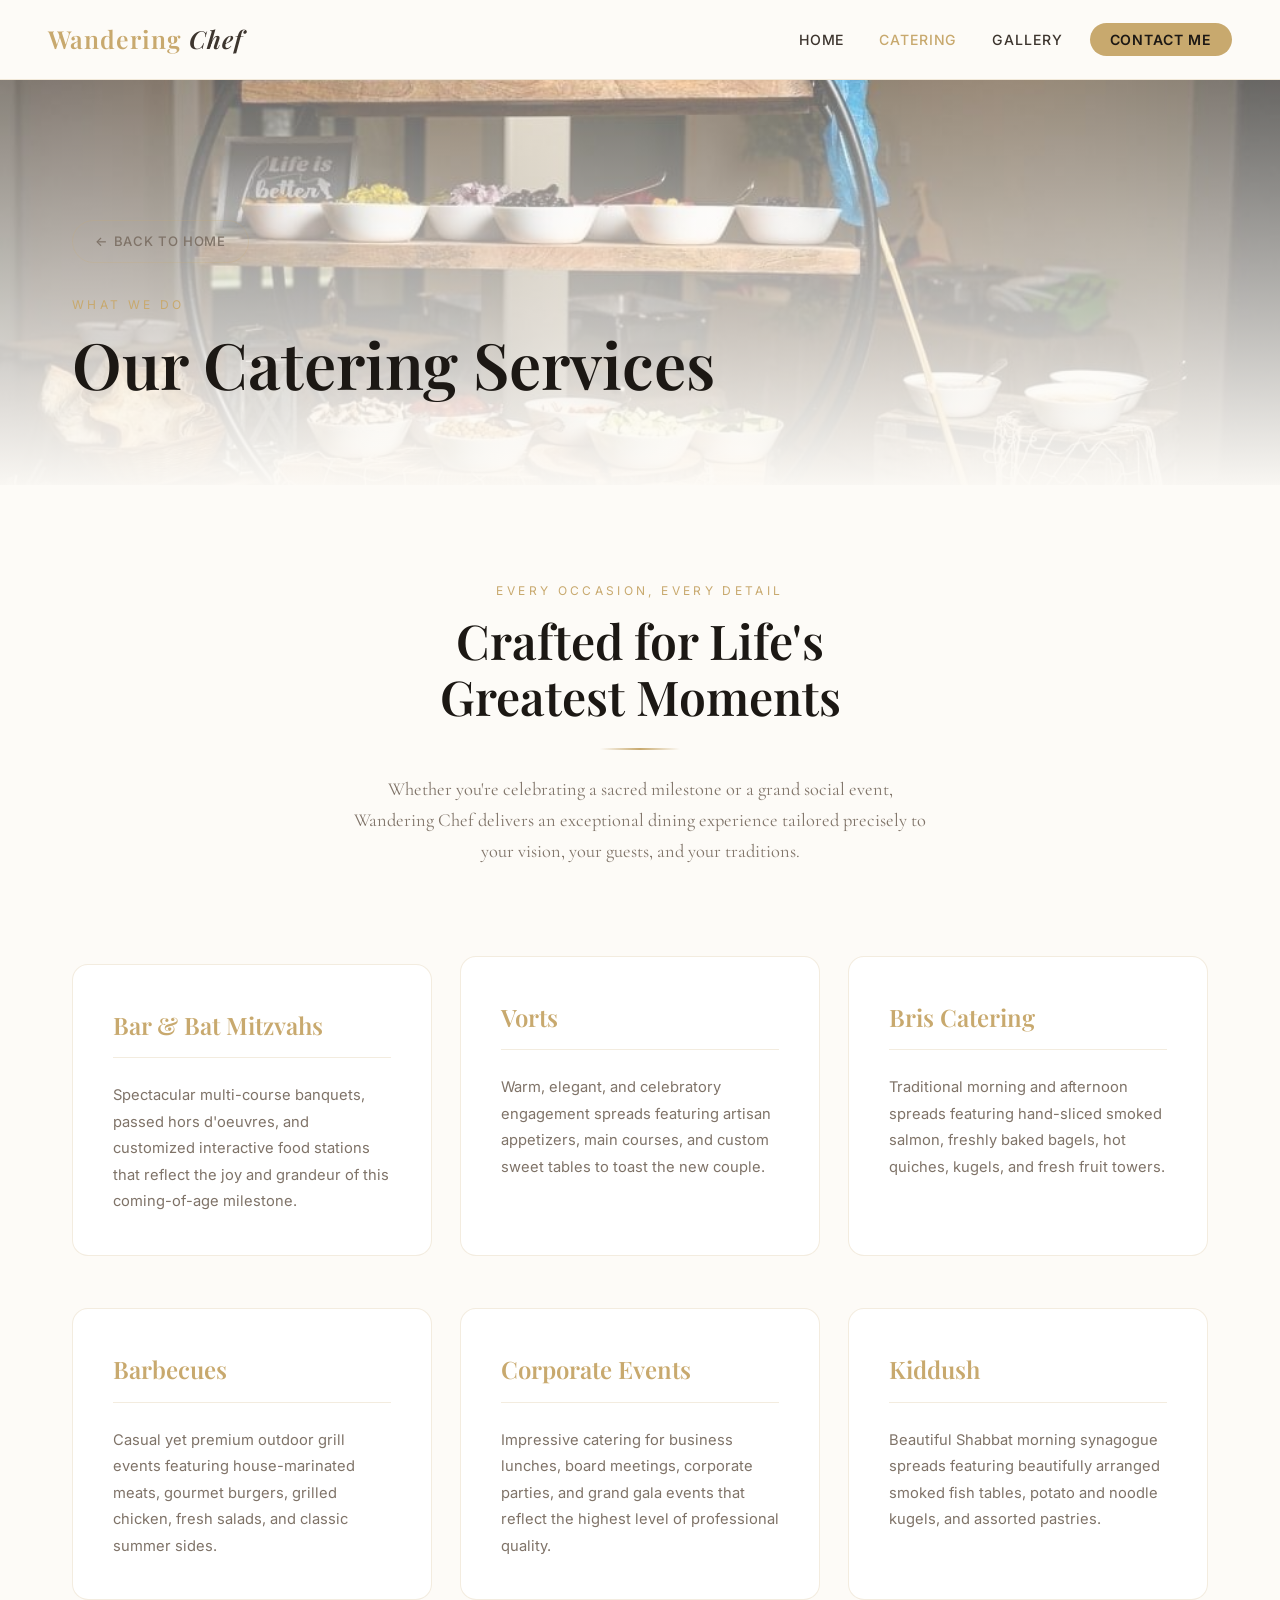
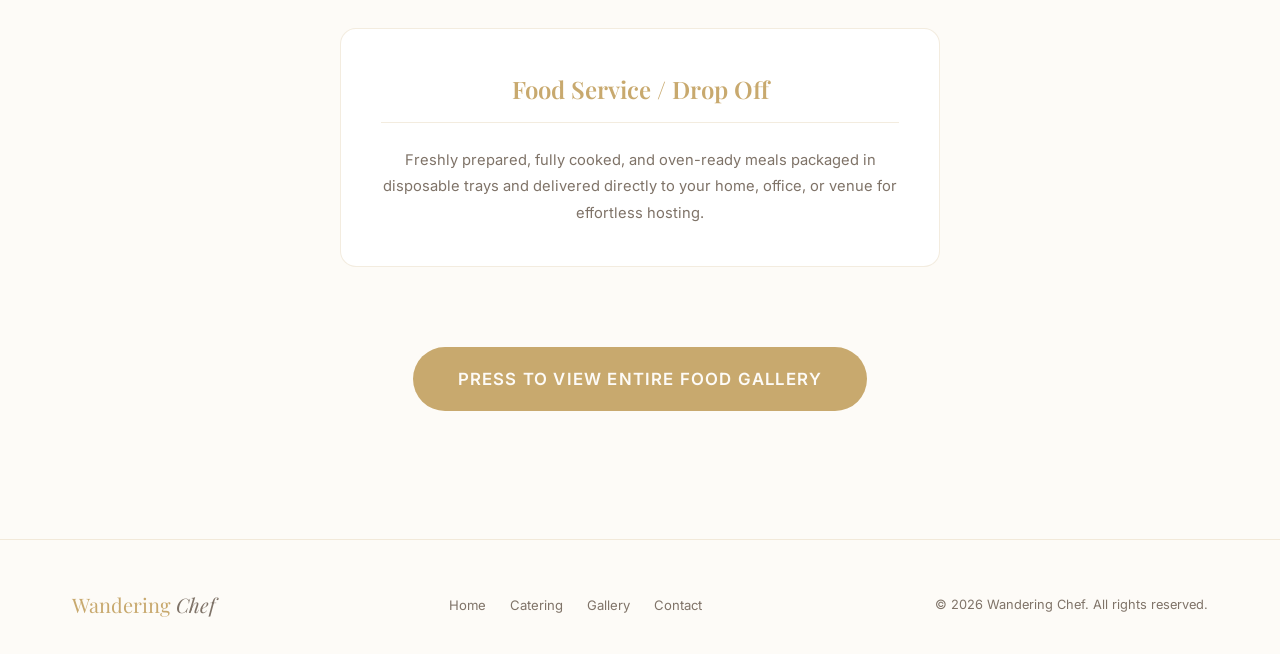
==== commit 68f9352d: "Contact Me page: light grey hero background, update nav Contact Us → Contact Me across all pages; ga" ====
--- a/catering.html
+++ b/catering.html
@@ -22,7 +22,7 @@
       <li><a href="index.html" id="nav-home">Home</a></li>
       <li><a href="catering.html" class="active" id="nav-catering">Catering</a></li>
       <li><a href="gallery.html" id="nav-gallery">Gallery</a></li>
-      <li><a href="contact.html" class="nav-contact-btn" id="nav-contact">Contact Us</a></li>
+      <li><a href="contact.html" class="nav-contact-btn" id="nav-contact">Contact Me</a></li>
     </ul>
   </nav>
 
--- a/styles.css
+++ b/styles.css
@@ -9,14 +9,14 @@
   --gold: #c8a96e;
   --gold-light: #e0c99a;
   --gold-dark: #9a7a42;
-  --cream: #faf7f2;
-  --dark: #1a1612;
-  --dark-mid: #2d2520;
-  --dark-card: #231f1a;
-  --text-main: #f0ebe3;
-  --text-muted: #9a9088;
-  --text-dark: #2d2520;
-  --border: rgba(200, 169, 110, 0.25);
+  --cream: #1c1814;
+  --dark: #fdfbf7;
+  --dark-mid: #f5f1e6;
+  --dark-card: #ffffff;
+  --text-main: #3d352e;
+  --text-muted: #7f7368;
+  --text-dark: #1c1814;
+  --border: rgba(200, 169, 110, 0.22);
   --nav-height: 80px;
   --transition: 0.35s cubic-bezier(0.4, 0, 0.2, 1);
 }
@@ -68,7 +68,7 @@
   display: flex;
   align-items: center;
   padding: 0 3rem;
-  background: rgba(26, 22, 18, 0.85);
+  background: rgba(253, 251, 247, 0.85);
   backdrop-filter: blur(20px);
   -webkit-backdrop-filter: blur(20px);
   border-bottom: 1px solid var(--border);
@@ -76,8 +76,8 @@
 }
 
 .navbar.scrolled {
-  background: rgba(26, 22, 18, 0.97);
-  box-shadow: 0 4px 40px rgba(0,0,0,0.4);
+  background: rgba(253, 251, 247, 0.97);
+  box-shadow: 0 4px 40px rgba(200, 169, 110, 0.12);
 }
 
 .nav-brand {
@@ -199,7 +199,7 @@
   margin-left: 0.5rem;
   padding: 0.5rem 1.25rem !important;
   background: var(--gold) !important;
-  color: var(--dark) !important;
+  color: var(--text-dark) !important;
   border-radius: 50px !important;
   font-weight: 600 !important;
   transition: background var(--transition), transform var(--transition), box-shadow var(--transition) !important;
@@ -209,7 +209,7 @@
   background: var(--gold-light) !important;
   transform: translateY(-2px) !important;
   box-shadow: 0 6px 20px rgba(200, 169, 110, 0.4) !important;
-  color: var(--dark) !important;
+  color: var(--text-dark) !important;
 }
 
 /* Hamburger */
@@ -272,9 +272,9 @@
   inset: 0;
   background: linear-gradient(
     135deg,
-    rgba(26, 22, 18, 0.85) 0%,
-    rgba(26, 22, 18, 0.55) 50%,
-    rgba(26, 22, 18, 0.75) 100%
+    rgba(253, 251, 247, 0.8) 0%,
+    rgba(253, 251, 247, 0.45) 50%,
+    rgba(253, 251, 247, 0.7) 100%
   );
 }
 
@@ -770,7 +770,7 @@
 .page-hero-overlay {
   position: absolute;
   inset: 0;
-  background: linear-gradient(to bottom, rgba(26,22,18,0.4) 0%, rgba(26,22,18,0.88) 100%);
+  background: linear-gradient(to bottom, rgba(253, 251, 247, 0.4) 0%, rgba(253, 251, 247, 0.98) 100%);
 }
 
 .page-hero-content {
@@ -1010,7 +1010,7 @@
 }
 
 .highlight-band .section-title {
-  color: var(--dark);
+  color: #1c1814;
 }
 
 .highlight-band .section-subtitle {
@@ -1018,12 +1018,12 @@
 }
 
 .highlight-band .btn-primary {
-  background: var(--dark);
+  background: #1c1814;
   color: var(--gold);
 }
 
 .highlight-band .btn-primary:hover {
-  background: var(--dark-mid);
+  background: #2d2520;
 }
 
 /* ==========================================
@@ -1090,24 +1090,51 @@
 @media (max-width: 900px) {
   .navbar {
     padding: 0 1.5rem;
+    background: var(--dark) !important;
+    box-shadow: 0 2px 20px rgba(200, 169, 110, 0.1);
+  }
+
+  .hero {
+    background-color: var(--dark);
+  }
+
+  .hero-bg {
+    background-size: contain !important;
+    background-repeat: no-repeat !important;
+    background-position: center !important;
+    transform: none !important;
+    animation: none !important;
   }
 
   .nav-links {
-    position: fixed;
-    top: var(--nav-height);
-    left: 0;
-    right: 0;
-    background: rgba(26,22,18,0.98);
-    flex-direction: column;
-    padding: 1.5rem;
-    gap: 0.5rem;
-    transform: translateY(-110%);
-    transition: transform var(--transition);
-    border-bottom: 1px solid var(--border);
-  }
-
-  .nav-links.open {
-    transform: translateY(0);
+    position: static;
+    display: flex;
+    flex-direction: row;
+    flex-wrap: nowrap;
+    overflow-x: auto;
+    -webkit-overflow-scrolling: touch;
+    scrollbar-width: none;
+    padding: 0;
+    gap: 0.2rem;
+    transform: none;
+    background: transparent;
+    border: none;
+    box-shadow: none;
+    margin-left: auto;
+    transition: none;
+  }
+
+  .nav-links::-webkit-scrollbar {
+    display: none;
+  }
+
+  .nav-links a {
+    padding: 0.4rem 0.6rem;
+    font-size: 0.8rem;
+  }
+
+  .nav-contact-btn {
+    display: none !important;
   }
 
   .dropdown-menu {
@@ -1127,7 +1154,7 @@
   }
 
   .hamburger {
-    display: flex;
+    display: none !important;
   }
 
   .bio-layout {
@@ -1179,13 +1206,13 @@
   background-color: var(--dark-card) !important;
   padding: 3rem !important;
   border: 1px solid var(--border) !important;
-  box-shadow: inset 0 0 30px rgba(0, 0, 0, 0.6) !important;
+  box-shadow: inset 0 0 20px rgba(200, 169, 110, 0.05), 0 4px 15px rgba(0, 0, 0, 0.05) !important;
   transition: all 0.3s ease !important;
 }
 
 .bio-image.logo-replacement:hover {
   border-color: var(--gold) !important;
-  box-shadow: inset 0 0 40px rgba(212, 175, 55, 0.15), 0 10px 30px rgba(0, 0, 0, 0.45) !important;
+  box-shadow: inset 0 0 30px rgba(200, 169, 110, 0.1), 0 10px 30px rgba(0, 0, 0, 0.15) !important;
   transform: translateY(-5px);
 }
 
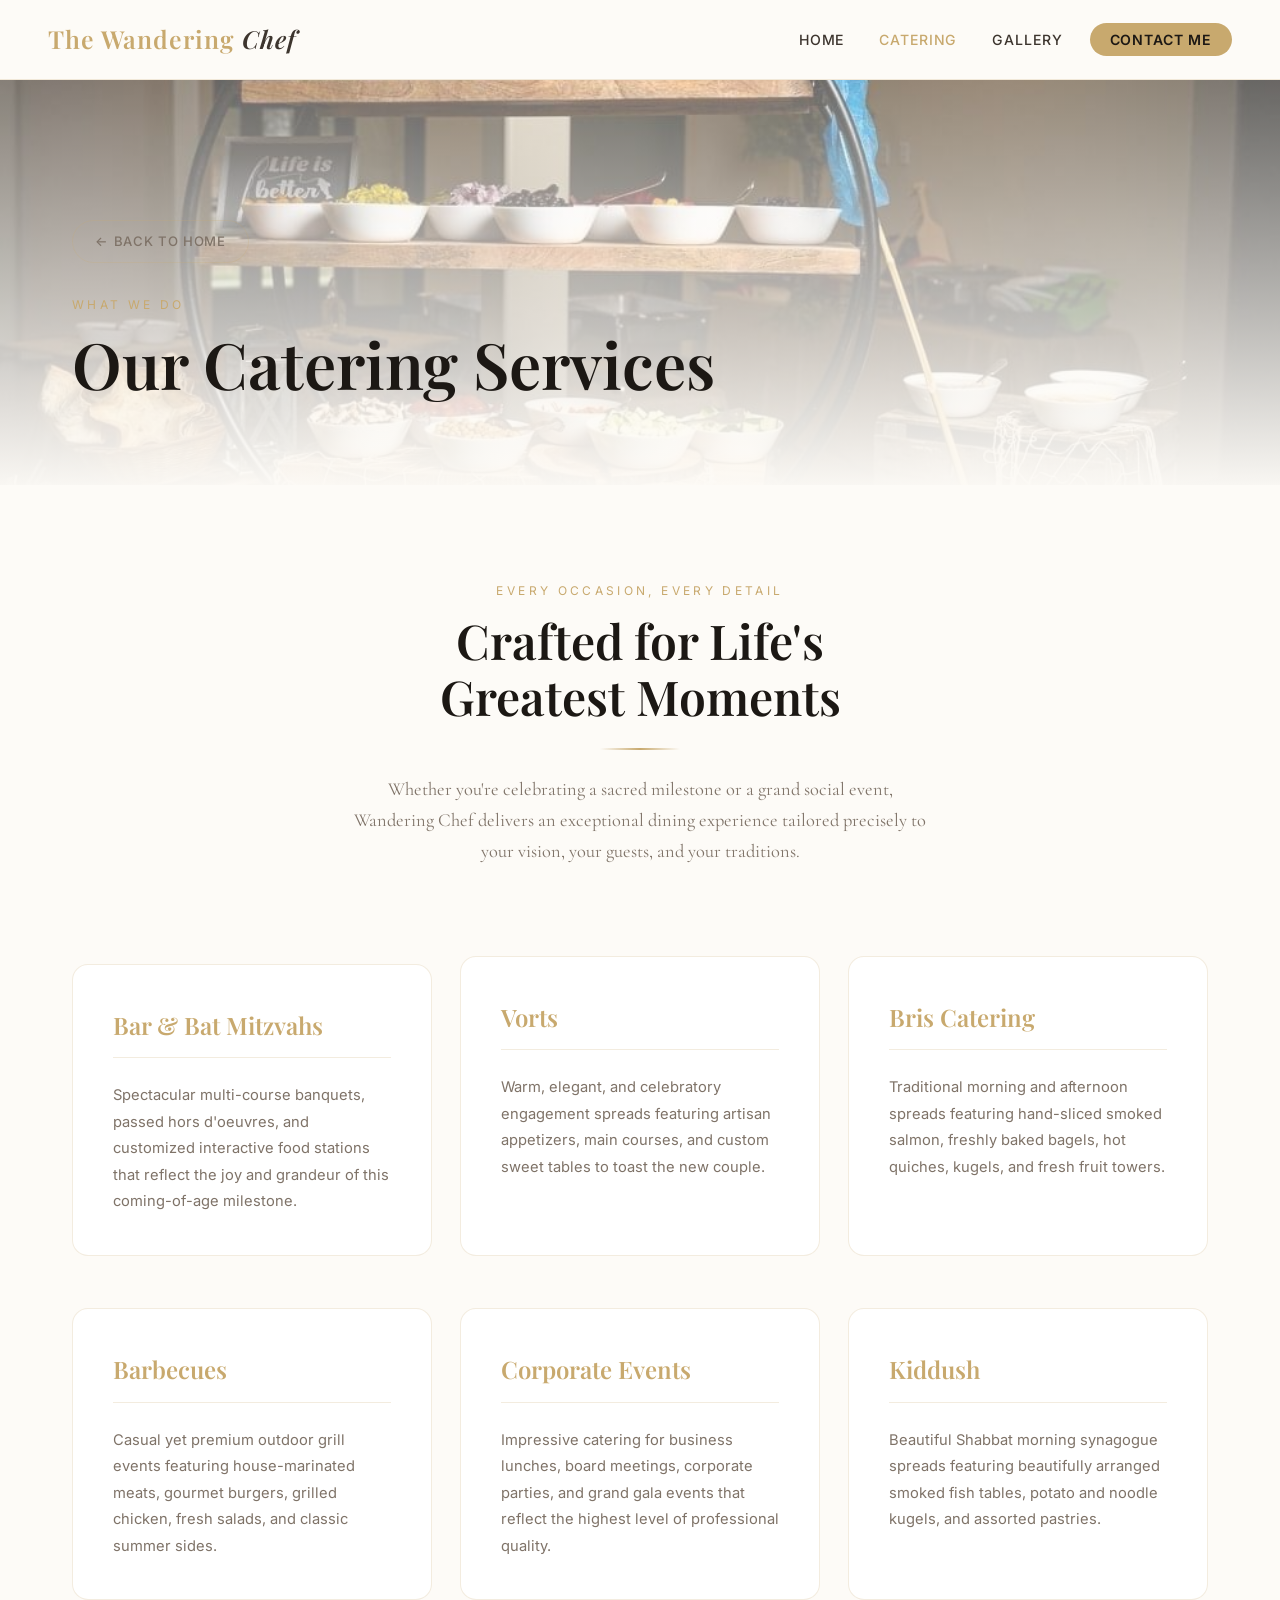
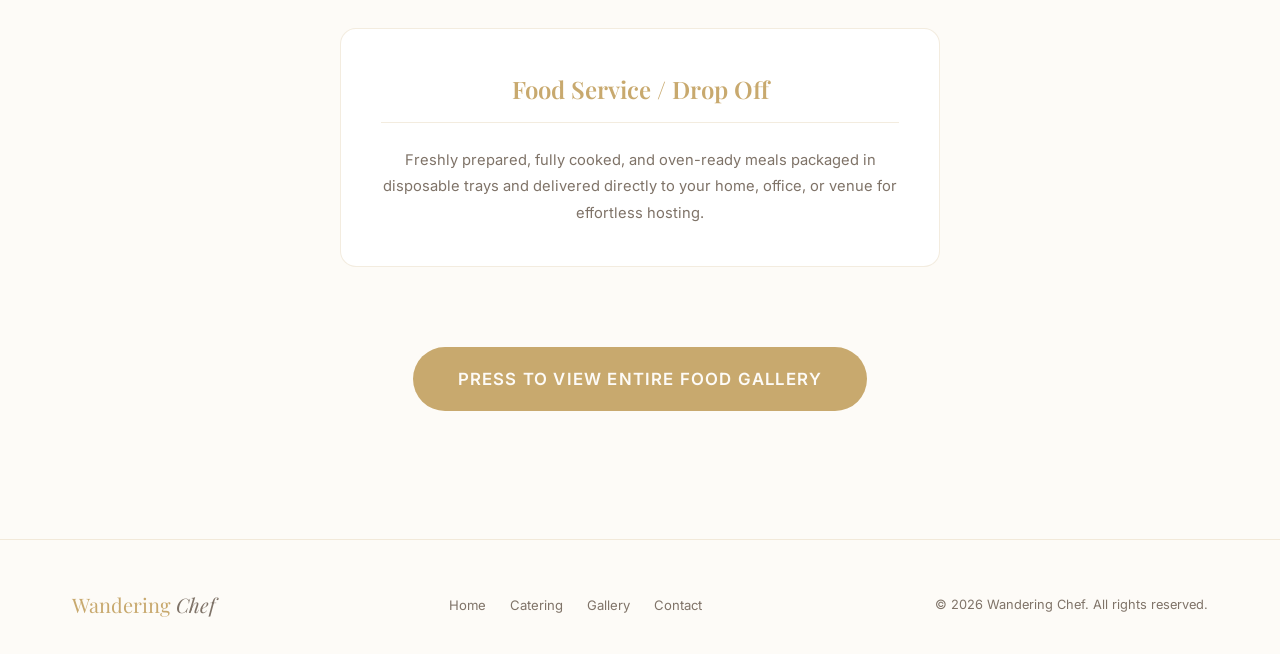
==== commit eaf671b7: "Update website title and brand name to The Wandering Chef across HTML files" ====
--- a/catering.html
+++ b/catering.html
@@ -3,8 +3,8 @@
 <head>
   <meta charset="UTF-8" />
   <meta name="viewport" content="width=device-width, initial-scale=1.0" />
-  <title>Catering Services — Wandering Chef</title>
-  <meta name="description" content="Wandering Chef offers premium kosher catering for Bar Mitzvahs, Vorts, Bris, Barbecues, corporate events, Kiddushes, and Food Drop-Off services." />
+  <title>Catering Services — The Wandering Chef</title>
+  <meta name="description" content="The Wandering Chef offers premium kosher catering for Bar Mitzvahs, Vorts, Bris, Barbecues, corporate events, Kiddushes, and Food Drop-Off services." />
   <link rel="preconnect" href="https://fonts.googleapis.com" />
   <link rel="preconnect" href="https://fonts.gstatic.com" crossorigin />
   <link href="https://fonts.googleapis.com/css2?family=Playfair+Display:ital,wght@0,400;0,500;0,600;0,700;1,400;1,600&family=Inter:wght@300;400;500;600&family=Cormorant+Garamond:ital,wght@0,300;0,400;0,500;0,600;1,400;1,600&display=swap" rel="stylesheet" />
@@ -14,7 +14,7 @@
 
   <!-- NAVIGATION -->
   <nav class="navbar" id="navbar" role="navigation" aria-label="Main navigation">
-    <a class="nav-brand" href="index.html" id="nav-logo">Wandering <span>Chef</span></a>
+    <a class="nav-brand" href="index.html" id="nav-logo">The Wandering <span>Chef</span></a>
     <div class="hamburger" id="hamburger" aria-label="Toggle menu">
       <span></span><span></span><span></span>
     </div>
--- a/styles.css
+++ b/styles.css
@@ -243,29 +243,48 @@
    ========================================== */
 .hero {
   position: relative;
-  height: 100vh;
-  min-height: 650px;
+  height: 80vh; /* Reduced height to remove excess vertical whitespace */
+  min-height: 500px;
   display: flex;
   align-items: center;
   justify-content: center;
   overflow: hidden;
 }
 
-.hero-bg {
-  position: absolute;
-  inset: 0;
-  background-image: url('Logo.png');
-  background-size: cover;
-  background-position: center;
-  transform: scale(1.05);
-  transition: transform 8s ease;
-  animation: heroZoom 12s ease-in-out infinite alternate;
-}
-
-@keyframes heroZoom {
-  from { transform: scale(1.0); }
-  to { transform: scale(1.08); }
-}
+.hero-content {
+  position: relative;
+  z-index: 2;
+  text-align: center;
+  padding: 0 1rem;
+  width: 100%;
+  max-width: 1100px; /* Made container wider */
+  display: flex;
+  justify-content: center;
+  align-items: center;
+  animation: heroFadeUp 1.2s ease both;
+}
+
+.hero-logo-img {
+  width: 100%;
+  max-width: 950px; /* Increased maximum width to make the image much larger */
+  height: auto;
+  object-fit: contain;
+  display: block;
+}
+
+@media (max-width: 768px) {
+  .hero {
+    height: 45vh; /* Greatly reduced height for mobile layouts */
+    min-height: 250px; /* Reduced min-height threshold */
+  }
+  .hero-content {
+    padding: 0.5rem 1rem; /* Less vertical padding spacing */
+  }
+  .hero-logo-img {
+    max-width: 92%; /* Fits perfectly within the new shorter container bounds */
+  }
+}
+
 
 .hero-overlay {
   position: absolute;
@@ -278,14 +297,6 @@
   );
 }
 
-.hero-content {
-  position: relative;
-  z-index: 2;
-  text-align: center;
-  padding: 2rem;
-  max-width: 820px;
-  animation: heroFadeUp 1.2s ease both;
-}
 
 @keyframes heroFadeUp {
   from { opacity: 0; transform: translateY(40px); }
@@ -1096,14 +1107,6 @@
 
   .hero {
     background-color: var(--dark);
-  }
-
-  .hero-bg {
-    background-size: contain !important;
-    background-repeat: no-repeat !important;
-    background-position: center !important;
-    transform: none !important;
-    animation: none !important;
   }
 
   .nav-links {
@@ -1158,8 +1161,8 @@
   }
 
   .bio-layout {
-    grid-template-columns: 1fr;
-    gap: 3rem;
+    grid-template-columns: 1fr 1.5fr; /* Keep side-by-side layout on mobile screens */
+    gap: 1.5rem; /* Reduced gap spacing so it fits neatly */
   }
 
   .contact-grid {
@@ -1177,6 +1180,18 @@
 
   section {
     padding: 4rem 0;
+  }
+
+  /* Make section labels much darker on mobile/tablet — easier to read */
+  .section-label {
+    color: #6b4f1a;
+    font-weight: 700;
+  }
+
+  /* Keep hero overlay labels bright white (on dark photo background) */
+  .page-hero-content .section-label {
+    color: #ffffff;
+    text-shadow: 0 1px 8px rgba(0,0,0,0.95);
   }
 }
 
@@ -1194,6 +1209,37 @@
 
   .menu-items {
     grid-template-columns: 1fr;
+  }
+
+  /* Adapt side-by-side bio typography for small mobile viewports */
+  .bio-layout {
+    grid-template-columns: 1fr 1.3fr !important;
+    gap: 1rem !important;
+    align-items: start !important;
+  }
+  .bio-image-wrap::before {
+    inset: -6px !important; /* Thinner border margin space */
+    border-radius: 12px !important;
+  }
+  .bio-image {
+    border-radius: 10px !important;
+  }
+  .bio-quote {
+    font-size: 1rem !important;
+    margin: 0.75rem 0 !important;
+    padding-left: 0.75rem !important;
+  }
+  .bio-text {
+    font-size: 0.85rem !important;
+    line-height: 1.5 !important;
+    margin-bottom: 0.5rem !important;
+  }
+  .section-title {
+    font-size: 1.5rem !important;
+    margin-bottom: 0.5rem !important;
+  }
+  .divider {
+    margin: 0.5rem 0 !important;
   }
 }
 
@@ -1319,5 +1365,153 @@
   font-weight: 500;
 }
 
-
-
+/* ==========================================
+   PHOTO GALLERY TRIGGER STRIP / BANNER
+   ========================================== */
+.gallery-trigger-banner {
+  width: 100%;
+  max-width: 1200px;
+  margin: 2.5rem auto;
+  padding: 0 2rem;
+}
+
+.gallery-banner-btn {
+  display: block;
+  position: relative;
+  width: 100%;
+  height: 180px;
+  border-radius: 16px;
+  overflow: hidden;
+  text-decoration: none;
+  border: 1px solid var(--border);
+  box-shadow: 0 10px 30px rgba(0, 0, 0, 0.15);
+  transition: transform 0.4s cubic-bezier(0.165, 0.84, 0.44, 1), box-shadow 0.4s;
+}
+
+.gallery-banner-btn:hover {
+  transform: translateY(-4px);
+  box-shadow: 0 15px 40px rgba(200, 169, 110, 0.25);
+  border-color: var(--gold);
+}
+
+.gallery-banner-bg {
+  position: absolute;
+  inset: 0;
+  display: grid;
+  grid-template-columns: repeat(4, 1fr);
+  width: 100%;
+  height: 100%;
+  z-index: 1;
+}
+
+.gallery-banner-bg .bg-img {
+  width: 100%;
+  height: 100%;
+  background-size: cover;
+  background-position: center;
+  transition: transform 0.6s ease;
+}
+
+.gallery-banner-btn:hover .bg-img {
+  transform: scale(1.06);
+}
+
+.gallery-banner-overlay {
+  position: absolute;
+  inset: 0;
+  background: linear-gradient(to right, rgba(28, 24, 20, 0.92) 20%, rgba(28, 24, 20, 0.6) 60%, rgba(28, 24, 20, 0.85) 100%);
+  z-index: 2;
+  transition: background 0.4s;
+}
+
+.gallery-banner-btn:hover .gallery-banner-overlay {
+  background: linear-gradient(to right, rgba(28, 24, 20, 0.88) 20%, rgba(28, 24, 20, 0.45) 60%, rgba(28, 24, 20, 0.8) 100%);
+}
+
+.gallery-banner-content {
+  position: relative;
+  z-index: 3;
+  width: 100%;
+  height: 100%;
+  display: flex;
+  align-items: center;
+  justify-content: center;
+  gap: 1rem;
+  color: var(--gold-light);
+  font-family: 'Playfair Display', serif;
+  font-size: clamp(1.4rem, 4vw, 2.1rem);
+  font-weight: 600;
+  text-shadow: 0 2px 10px rgba(0, 0, 0, 0.9);
+}
+
+.gallery-banner-content svg {
+  width: 28px;
+  height: 28px;
+  stroke: var(--gold-light);
+  transition: transform 0.3s ease;
+}
+
+.gallery-banner-btn:hover .gallery-banner-content svg {
+  transform: translateX(6px);
+}
+
+@media (max-width: 768px) {
+  .gallery-trigger-banner {
+    padding: 0 1rem;
+    margin: 1.5rem auto;
+  }
+  
+  .gallery-banner-btn {
+    height: 130px;
+    border-radius: 12px;
+  }
+  
+  .gallery-banner-bg {
+    grid-template-columns: repeat(3, 1fr); /* Show 3 images on smaller mobile viewports */
+  }
+  
+  .gallery-banner-bg .bg-img:last-child {
+    display: none;
+  }
+}
+
+/* ==========================================
+   GALLERY PAGE LOADER / SPINNER STYLE
+   ========================================== */
+.gallery-loader-wrapper {
+  display: flex;
+  flex-direction: column;
+  align-items: center;
+  justify-content: center;
+  padding: 5rem 1rem;
+  width: 100%;
+  text-align: center;
+  transition: opacity 0.3s ease;
+}
+
+.spinner-ring {
+  width: 50px;
+  height: 50px;
+  border: 3px solid rgba(200, 169, 110, 0.15);
+  border-top-color: var(--gold);
+  border-radius: 50%;
+  animation: spinnerRotate 0.8s linear infinite;
+  margin-bottom: 1.5rem;
+}
+
+.loader-text {
+  font-family: 'Cormorant Garamond', serif;
+  font-size: 1.25rem;
+  font-style: italic;
+  color: var(--text-muted);
+  letter-spacing: 0.05em;
+}
+
+@keyframes spinnerRotate {
+  to {
+    transform: rotate(360deg);
+  }
+}
+
+
+
